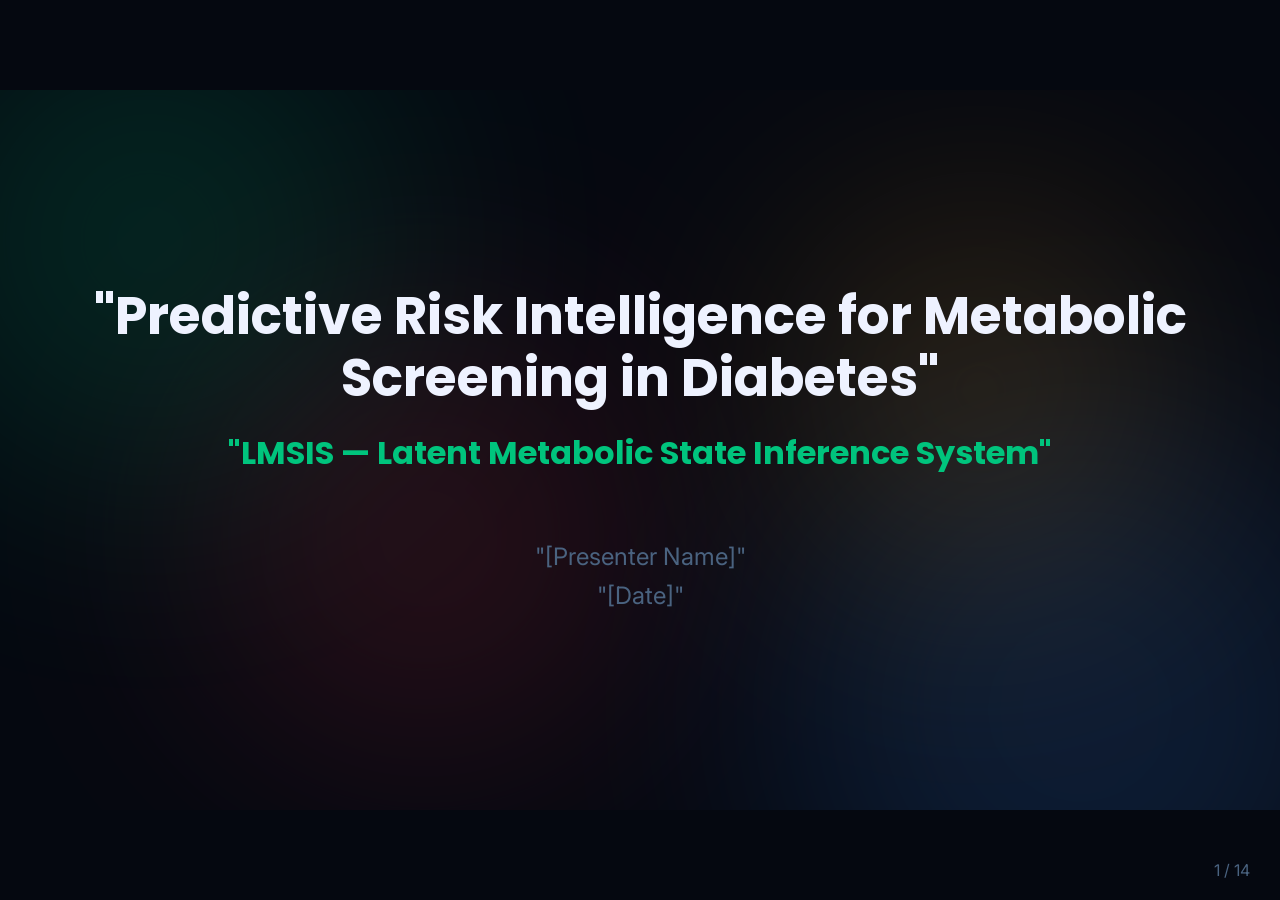
==== presentation.html @ 9732521f "Add web-based presentation slides" ====
<!DOCTYPE html>
<html lang="en">
<head>
  <meta charset="UTF-8">
  <title>LMSIS Final Presentation</title>
  <style>
    @import url('https://fonts.googleapis.com/css2?family=Inter:wght@400;500&family=JetBrains+Mono:wght@700&family=Poppins:wght@700&display=swap');

    :root {
      --bg: #050810;
      --panel: #0C111E;
      --border: #1C2940;
      --text: #EEF2FF;
      --muted: #4A6380;
      --teal: #00C47D;
      --amber: #F5A623;
      --blue: #3D8EF8;
      --red: #E8394A;
      --gold: #C8A84B;
    }

    body {
      margin: 0;
      padding: 0;
      background-color: var(--bg);
      color: var(--text);
      font-family: 'Inter', sans-serif;
      overflow: hidden;
      display: flex;
      justify-content: center;
      align-items: center;
      height: 100vh;
      width: 100vw;
    }

    #deck-container {
      position: relative;
      width: 1280px;
      height: 720px;
      transform-origin: center center;
    }

    .slide {
      position: absolute;
      top: 0;
      left: 0;
      width: 100%;
      height: 100%;
      display: none;
      flex-direction: column;
      padding: 60px; /* roughly 8% margins */
      box-sizing: border-box;
      opacity: 0;
      transition: opacity 0.4s ease;
    }

    .slide.active {
      display: flex;
      opacity: 1;
    }

    h1, h2, h3, h4, h5 {
      font-family: 'Poppins', sans-serif;
      font-weight: 700;
      margin: 0;
    }

    .num {
      font-family: 'JetBrains Mono', monospace;
      font-weight: 700;
    }

    /* Glass Card */
    .glass-card {
      background: rgba(12, 17, 30, 0.7);
      border: 1px solid rgba(28, 41, 64, 0.5);
      border-radius: 16px;
      box-shadow: 0 10px 30px rgba(0,0,0,0.5);
      backdrop-filter: blur(8px);
      padding: 30px;
    }

    /* Blobs */
    .blobs {
      position: absolute;
      top: 0; left: 0; right: 0; bottom: 0;
      z-index: -1;
      overflow: hidden;
    }
    .blob {
      position: absolute;
      border-radius: 50%;
      filter: blur(120px);
      opacity: 0.15;
    }

    /* Icon Badges */
    .icon-badge {
      width: 48px;
      height: 48px;
      border-radius: 50%;
      display: flex;
      justify-content: center;
      align-items: center;
      position: relative;
      flex-shrink: 0;
    }
    .icon-badge::before {
      content: '';
      position: absolute;
      inset: 0;
      border-radius: 50%;
      background: currentColor;
      opacity: 0.15;
    }
    
    /* CSS Native Icons */
    .icon {
      position: relative;
      display: inline-block;
    }
    .icon-pin {
      width: 16px; height: 16px;
      border-radius: 50% 50% 50% 0;
      transform: rotate(-45deg);
      background: currentColor;
      margin-bottom: 4px;
    }
    .icon-pin::after {
      content:''; position:absolute; top:4px; left:4px;
      width:8px; height:8px; background:var(--bg); border-radius:50%;
    }
    .icon-droplet {
      width: 16px; height: 16px;
      border-radius: 0 50% 50% 50%;
      transform: rotate(45deg);
      background: currentColor;
      margin-bottom: 2px;
    }
    .icon-chart {
      width: 20px; height: 18px;
      display: flex; align-items: flex-end; justify-content: space-between;
    }
    .icon-chart div {
      width: 4px; background: currentColor;
    }
    .icon-shield {
      width: 18px; height: 20px;
      background: currentColor;
      border-radius: 2px 2px 10px 10px;
    }
    .icon-clock {
      width: 18px; height: 18px;
      border-radius: 50%;
      border: 2px solid currentColor;
      box-sizing: border-box;
    }
    .icon-clock::after {
      content:''; position:absolute; top:3px; left:7px;
      width:2px; height:5px; background:currentColor;
    }
    .icon-clock::before {
      content:''; position:absolute; top:7px; left:7px;
      width:5px; height:2px; background:currentColor;
    }
    .icon-check {
      width: 8px; height: 16px;
      border-bottom: 3px solid currentColor;
      border-right: 3px solid currentColor;
      transform: rotate(45deg);
      margin-bottom: 4px;
    }

    /* Common Utilities */
    .center-content {
      display: flex;
      flex-direction: column;
      align-items: center;
      justify-content: center;
      text-align: center;
      height: 100%;
    }
    .text-muted { color: var(--muted); }
    .text-teal { color: var(--teal); }
    .text-amber { color: var(--amber); }
    .text-blue { color: var(--blue); }
    .text-red { color: var(--red); }
    .text-gold { color: var(--gold); }
    
    .grid-2x2 {
      display: grid;
      grid-template-columns: 1fr 1fr;
      gap: 30px;
      width: 100%;
      height: 100%;
    }

    /* Slide specific adjustments */
    #slide-1 h1 { font-size: 52px; line-height: 1.2; margin-bottom: 20px; }
    #slide-1 h2 { font-size: 32px; color: var(--teal); margin-bottom: 60px; }
    #slide-1 p { font-size: 24px; color: var(--muted); margin: 5px 0; }
    
    #slide-2 h1 { font-size: 48px; margin-bottom: 30px; }

    /* Custom layout for Slide 6 (Flow) */
    .flow-container {
      display: flex;
      align-items: center;
      justify-content: space-between;
      margin-top: 80px;
      width: 100%;
    }
    .flow-box {
      width: 180px;
      height: 180px;
      display: flex;
      flex-direction: column;
      align-items: center;
      justify-content: center;
      text-align: center;
    }
    .flow-arrow {
      color: var(--muted);
      font-size: 30px;
    }
    
    /* Footer */
    .footer {
      position: absolute;
      bottom: 20px;
      right: 30px;
      font-size: 16px;
      color: var(--muted);
      font-family: 'Inter', sans-serif;
    }
  </style>
</head>
<body>

  <div id="deck-container">
    
    <!-- SLIDE 1: Title -->
    <div class="slide active" id="slide-1">
      <div class="blobs">
        <div class="blob" style="width:500px; height:500px; background:var(--teal); top:-100px; left:-100px;"></div>
        <div class="blob" style="width:600px; height:600px; background:var(--blue); bottom:-200px; right:-100px;"></div>
        <div class="blob" style="width:400px; height:400px; background:var(--amber); top:100px; right:100px;"></div>
        <div class="blob" style="width:450px; height:450px; background:var(--red); bottom:50px; left:200px;"></div>
      </div>
      <div class="center-content">
        <h1>"Predictive Risk Intelligence for Metabolic Screening in Diabetes"</h1>
        <h2>"LMSIS — Latent Metabolic State Inference System"</h2>
        <p>"[Presenter Name]"</p>
        <p>"[Date]"</p>
      </div>
    </div>

    <!-- SLIDE 2: The Paradox -->
    <div class="slide" id="slide-2">
      <div class="center-content">
        <h1>"Normal BMI. Normal cholesterol. No symptoms."</h1>
        <h1 class="text-muted">"Their doctor sent them home."</h1>
        <h1 class="text-red">"They had severe liver disease."</h1>
      </div>
    </div>

    <!-- SLIDE 3: Why BMI Misses This -->
    <div class="slide" id="slide-3">
      <div class="center-content" style="justify-content: space-around;">
        <div style="display: flex; gap: 150px; align-items: flex-end; margin-top: 40px;">
          <!-- Silhouette 1 -->
          <div style="display: flex; flex-direction: column; align-items: center;">
            <div style="width: 140px; height: 320px; border: 3px solid var(--border); border-radius: 70px 70px 20px 20px; background: #0A101C; position: relative;">
              <div style="width: 60px; height: 60px; border: 3px solid var(--border); border-radius: 50%; background: var(--bg); position: absolute; top: -70px; left: 37px;"></div>
            </div>
            <div class="num text-teal" style="font-size: 32px; margin-top: 20px;">"BMI 22"</div>
          </div>
          <!-- Silhouette 2 -->
          <div style="display: flex; flex-direction: column; align-items: center;">
            <div style="width: 140px; height: 320px; border: 3px solid var(--border); border-radius: 70px 70px 20px 20px; background: #0A101C; position: relative;">
              <div style="width: 60px; height: 60px; border: 3px solid var(--border); border-radius: 50%; background: var(--bg); position: absolute; top: -70px; left: 37px;"></div>
              <!-- Visceral fat indicator -->
              <div style="width: 40px; height: 40px; background: var(--amber); border-radius: 50%; position: absolute; top: 120px; left: 47px; box-shadow: 0 0 20px var(--amber);"></div>
              <div style="position: absolute; left: 110px; top: 128px; width: 60px; border-top: 1px dashed var(--amber);"></div>
            </div>
            <div class="num text-amber" style="font-size: 32px; margin-top: 20px;">"BMI 22"</div>
          </div>
        </div>
        <p class="text-muted" style="font-size: 28px; font-style: italic; margin-top: 40px;">"BMI measures weight. It can't see where fat is hiding."</p>
      </div>
      <div class="icon-pin text-amber" style="position:absolute; bottom:60px; right:60px; width:24px; height:24px;"></div>
    </div>

    <!-- SLIDE 4: The Problem -->
    <div class="slide" id="slide-4">
      <div class="grid-2x2" style="align-content: center; padding: 40px 0;">
        <div class="glass-card" style="border-color: var(--amber);">
          <div class="icon-badge text-amber" style="margin-bottom: 20px;"><div class="icon icon-chart"><div></div><div></div><div></div></div></div>
          <p style="font-size: 28px; margin: 0;">"Standard scores lose accuracy at normal weight"</p>
        </div>
        <div class="glass-card" style="border-color: var(--red);">
          <div class="icon-badge text-red" style="margin-bottom: 20px;"><div class="icon icon-droplet"></div></div>
          <p style="font-size: 28px; margin: 0;">"One major score gets it backwards entirely"</p>
        </div>
        <div class="glass-card" style="border-color: var(--blue);">
          <div class="icon-badge text-blue" style="margin-bottom: 20px;"><div class="icon icon-shield"></div></div>
          <p style="font-size: 28px; margin: 0;">"AI models that work, but explain nothing"</p>
        </div>
        <div class="glass-card" style="border-color: var(--red);">
          <div class="icon-badge text-red" style="margin-bottom: 20px;"><div class="icon icon-clock"></div></div>
          <p style="font-size: 28px; margin: 0;">"Confidence estimates that fail the riskiest patients"</p>
        </div>
      </div>
    </div>

    <!-- SLIDE 5: The Gap -->
    <div class="slide" id="slide-5">
      <div style="display: flex; flex-direction: column; justify-content: center; height: 100%; padding-left: 100px;">
        <div style="display: flex; flex-direction: column; gap: 40px; margin-bottom: 60px;">
          <div style="display: flex; align-items: center; gap: 30px;">
            <div class="icon-badge text-teal"><div class="icon icon-check"></div></div>
            <p style="font-size: 32px; margin: 0;">"Built specifically for normal-weight patients"</p>
          </div>
          <div style="display: flex; align-items: center; gap: 30px;">
            <div class="icon-badge text-teal"><div class="icon icon-check"></div></div>
            <p style="font-size: 32px; margin: 0;">"Risk scores tied to real medical tests"</p>
          </div>
          <div style="display: flex; align-items: center; gap: 30px;">
            <div class="icon-badge text-teal"><div class="icon icon-check"></div></div>
            <p style="font-size: 32px; margin: 0;">"Reliable confidence — even for the riskiest patients"</p>
          </div>
          <div style="display: flex; align-items: center; gap: 30px;">
            <div class="icon-badge text-teal"><div class="icon icon-check"></div></div>
            <p style="font-size: 32px; margin: 0;">"Plain explanations, not a black box"</p>
          </div>
        </div>
        <p class="text-gold" style="font-size: 28px; font-weight: 500; margin-left: 78px;">"No existing system does all four. This one does."</p>
      </div>
    </div>

    <!-- SLIDE 6: How It Works -->
    <div class="slide" id="slide-6">
      <div style="display: flex; flex-direction: column; justify-content: center; height: 100%;">
        <div class="flow-container">
          <div class="glass-card flow-box" style="border-color: var(--teal);">
            <div class="icon-badge text-teal" style="margin-bottom: 15px;"><div class="icon icon-droplet"></div></div>
            <p style="font-size: 20px; margin: 0;">"Blood test values"</p>
          </div>
          <div class="flow-arrow">→</div>
          <div class="glass-card flow-box" style="border-color: var(--blue);">
            <div class="icon-badge text-blue" style="margin-bottom: 15px;"><div class="icon icon-chart"><div></div><div></div><div></div></div></div>
            <p style="font-size: 20px; margin: 0;">"Pattern read as a whole"</p>
          </div>
          <div class="flow-arrow">→</div>
          <div class="glass-card flow-box" style="border-color: var(--amber);">
            <div class="icon-badge text-amber" style="margin-bottom: 15px;"><div class="icon icon-chart"><div></div><div></div><div></div></div></div>
            <p style="font-size: 20px; margin: 0;">"Two risk scores"</p>
          </div>
          <div class="flow-arrow">→</div>
          <div class="glass-card flow-box" style="border-color: var(--red);">
            <div class="icon-badge text-red" style="margin-bottom: 15px;"><div class="icon icon-pin"></div></div>
            <p style="font-size: 20px; margin: 0;">"Patient placed on a map"</p>
          </div>
          <div class="flow-arrow">→</div>
          <div class="glass-card flow-box" style="border-color: var(--teal);">
            <div class="icon-badge text-teal" style="margin-bottom: 15px;"><div class="icon icon-shield"></div></div>
            <p style="font-size: 20px; margin: 0;">"Confidence + route to safety"</p>
          </div>
        </div>
        <p class="text-muted" style="font-size: 18px; text-align: center; margin-top: 80px;">"Implemented as an identifiable generative model, anchored to real clinical measurements — full detail in the written report."</p>
      </div>
    </div>

    <!-- SLIDE 7: Live Demonstration -->
    <div class="slide" id="slide-7">
      <div class="center-content">
        <h1 style="font-size: 64px;">"Live demonstration"</h1>
      </div>
    </div>

    <!-- SLIDE 8: Why Existing Tools Fail -->
    <div class="slide" id="slide-8">
      <div style="display: flex; flex-direction: column; justify-content: flex-end; height: 100%; padding-bottom: 60px;">
        <div style="display: flex; flex-direction: column; gap: 20px; width: 100%; position: relative; padding-left: 200px;">
          <!-- Zero line -->
          <div style="position: absolute; left: 350px; top: -20px; bottom: -20px; width: 2px; background: var(--border);"></div>
          
          <div style="display: flex; align-items: center; justify-content: flex-start; position: relative;">
            <div style="width: 130px; text-align: right; margin-right: 20px; font-size: 22px;">LMSIS</div>
            <div style="position: absolute; left: 150px; height: 40px; width: 600px; background: var(--teal);"></div>
            <div class="num text-teal" style="font-size: 24px; position: absolute; left: 760px;">0.582</div>
          </div>
          <div style="display: flex; align-items: center; justify-content: flex-start; position: relative;">
            <div style="width: 130px; text-align: right; margin-right: 20px; font-size: 22px;" class="text-muted">Model A</div>
            <div style="position: absolute; left: 150px; height: 40px; width: 450px; background: var(--muted);"></div>
            <div class="num text-muted" style="font-size: 24px; position: absolute; left: 610px;">0.430</div>
          </div>
          <div style="display: flex; align-items: center; justify-content: flex-start; position: relative;">
            <div style="width: 130px; text-align: right; margin-right: 20px; font-size: 22px;" class="text-muted">Model B</div>
            <div style="position: absolute; left: 150px; height: 40px; width: 380px; background: var(--muted);"></div>
            <div class="num text-muted" style="font-size: 24px; position: absolute; left: 540px;">0.350</div>
          </div>
          <div style="display: flex; align-items: center; justify-content: flex-start; position: relative;">
            <div style="width: 130px; text-align: right; margin-right: 20px; font-size: 22px;" class="text-muted">Model C</div>
            <div style="position: absolute; left: 150px; height: 40px; width: 200px; background: var(--muted);"></div>
            <div class="num text-muted" style="font-size: 24px; position: absolute; left: 360px;">0.150</div>
          </div>
          <div style="display: flex; align-items: center; justify-content: flex-start; position: relative;">
            <div style="width: 130px; text-align: right; margin-right: 20px; font-size: 22px;" class="text-red">Score D</div>
            <!-- inverted bar pointing left -->
            <div style="position: absolute; right: 810px; height: 40px; width: 120px; background: var(--red);"></div>
            <div class="num text-red" style="font-size: 24px; position: absolute; right: 940px;">-0.118</div>
          </div>
        </div>
        <p style="font-size: 32px; text-align: center; margin-top: 80px;">"One widely used clinical score ranks sicker patients as healthier."</p>
      </div>
    </div>

    <!-- SLIDE 9: Trustworthy Confidence Ranges -->
    <div class="slide" id="slide-9">
      <div class="center-content">
        <div style="display: flex; gap: 80px; align-items: flex-end; height: 350px; margin-bottom: 60px;">
          <!-- Before Bar -->
          <div style="display: flex; flex-direction: column; align-items: center;">
            <div class="num text-muted" style="font-size: 42px; margin-bottom: 10px;">"81.6%"</div>
            <div style="width: 160px; height: 200px; background: var(--muted);"></div>
            <div style="font-size: 28px; margin-top: 20px;" class="text-muted">"Before"</div>
          </div>
          <!-- After Bar -->
          <div style="display: flex; flex-direction: column; align-items: center;">
            <div class="num text-teal" style="font-size: 42px; margin-bottom: 10px;">"90.4%"</div>
            <div style="width: 160px; height: 260px; background: var(--teal);"></div>
            <div style="font-size: 28px; margin-top: 20px;">"After"</div>
          </div>
        </div>
        <p style="font-size: 32px;">"Standard methods miss the riskiest patients. This fixes that."</p>
      </div>
    </div>

    <!-- SLIDE 10: Tested Beyond the Training Data -->
    <div class="slide" id="slide-10">
      <div class="blobs">
        <div class="blob" style="width:600px; height:600px; background:var(--teal); top:50px; right:300px;"></div>
      </div>
      <div class="center-content">
        <div class="grid-2x2" style="height: auto; align-items: stretch;">
          <div class="glass-card" style="border-color: var(--teal); display: flex; flex-direction: column; justify-content: space-between; padding: 40px;">
            <div class="icon-badge text-teal" style="margin-bottom: 20px;"><div class="icon icon-clock"></div></div>
            <p style="font-size: 24px; margin: 0 0 40px 0;">"Tested two years later, on patients never seen before"</p>
            <div class="num text-teal" style="font-size: 42px;">"ρ = 0.583 ± 0.027"</div>
          </div>
          <div class="glass-card" style="border-color: var(--blue); display: flex; flex-direction: column; justify-content: space-between; padding: 40px;">
            <div class="icon-badge text-blue" style="margin-bottom: 20px;"><div class="icon icon-shield"></div></div>
            <p style="font-size: 24px; margin: 0 0 40px 0;">"Tested on a separate population group"</p>
            <div class="num text-blue" style="font-size: 42px;">"ρ = 0.582 (N=355)"</div>
          </div>
        </div>
      </div>
    </div>

    <!-- SLIDE 11: What We Built -->
    <div class="slide" id="slide-11">
      <div style="display: flex; flex-direction: column; justify-content: center; gap: 20px; height: 100%;">
        <div class="glass-card" style="border-color: var(--teal); display: flex; align-items: center; gap: 30px; padding: 20px 30px;">
          <div class="icon-badge text-teal"><div class="icon icon-pin"></div></div>
          <p style="font-size: 24px; margin: 0;">"Risk scores mathematically anchored to real clinical measurements, not left as an unexplainable black box"</p>
        </div>
        <div class="glass-card" style="border-color: var(--blue); display: flex; align-items: center; gap: 30px; padding: 20px 30px;">
          <div class="icon-badge text-blue"><div class="icon icon-shield"></div></div>
          <p style="font-size: 24px; margin: 0;">"Reliable confidence ranges specifically for the highest-risk patients, where standard methods are shown to fail"</p>
        </div>
        <div class="glass-card" style="border-color: var(--amber); display: flex; align-items: center; gap: 30px; padding: 20px 30px;">
          <div class="icon-badge text-amber"><div class="icon icon-chart"><div></div><div></div><div></div></div></div>
          <p style="font-size: 24px; margin: 0;">"Plain mathematical formulas explaining how the model behaves"</p>
        </div>
        <div class="glass-card" style="border-color: var(--teal); display: flex; align-items: center; gap: 30px; padding: 20px 30px;">
          <div class="icon-badge text-teal"><div class="icon icon-check"></div></div>
          <p style="font-size: 24px; margin: 0;">"A complete, tested, working system — not just a research idea"</p>
        </div>
      </div>
    </div>

    <!-- SLIDE 12: Questions You Might Be Asking -->
    <div class="slide" id="slide-12">
      <div class="grid-2x2" style="align-content: center; padding: 40px 0;">
        <div class="glass-card">
          <h3 style="font-size: 24px; margin-bottom: 15px;">"Is this ready for real patients?"</h3>
          <p class="text-muted" style="font-size: 20px; margin: 0;">"No — a research prototype, not a diagnostic device."</p>
        </div>
        <div class="glass-card">
          <h3 style="font-size: 24px; margin-bottom: 15px;">"Why not just use a simpler model?"</h3>
          <p class="text-muted" style="font-size: 20px; margin: 0;">"Because it would give no explainable structure or per-group confidence."</p>
        </div>
        <div class="glass-card">
          <h3 style="font-size: 24px; margin-bottom: 15px;">"Could this just be overfit to one dataset?"</h3>
          <p class="text-muted" style="font-size: 20px; margin: 0;">"No — tested on data collected two years later that it never saw."</p>
        </div>
        <div class="glass-card">
          <h3 style="font-size: 24px; margin-bottom: 15px;">"Why such a wide range on the national estimate?"</h3>
          <p class="text-muted" style="font-size: 20px; margin: 0;">"It honestly reflects a small subgroup sample size, not a flawed model."</p>
        </div>
      </div>
    </div>

    <!-- SLIDE 13: Honest Limits and What's Next -->
    <div class="slide" id="slide-13">
      <div style="display: flex; flex-direction: column; justify-content: center; height: 100%; position: relative;">
        <!-- Glowing divider line -->
        <div style="position: absolute; top: 50%; left: 60px; right: 60px; height: 2px; background: var(--border); box-shadow: 0 0 10px var(--border);"></div>
        
        <div style="flex: 1; padding-top: 40px;">
          <p class="text-amber" style="font-size: 20px; font-weight: 700; margin-bottom: 20px; text-transform: uppercase; letter-spacing: 1px;">"What we don't yet know"</p>
          <ul style="list-style: none; padding: 0; margin: 0; display: flex; flex-direction: column; gap: 15px;">
            <li style="font-size: 28px;" class="text-muted">"Built from a single national data source"</li>
            <li style="font-size: 28px;" class="text-muted">"A one-time snapshot, not tracked over time"</li>
            <li style="font-size: 28px;" class="text-muted">"Not a diagnostic device"</li>
          </ul>
        </div>
        <div style="flex: 1; padding-top: 60px;">
          <p class="text-teal" style="font-size: 20px; font-weight: 700; margin-bottom: 20px; text-transform: uppercase; letter-spacing: 1px;">"What's next"</p>
          <ul style="list-style: none; padding: 0; margin: 0; display: flex; flex-direction: column; gap: 15px;">
            <li style="font-size: 28px;">"Test on completely independent data"</li>
            <li style="font-size: 28px;">"Track real patients over time"</li>
            <li style="font-size: 28px;">"Expand to more population groups"</li>
          </ul>
        </div>
      </div>
    </div>

    <!-- SLIDE 14: Closing -->
    <div class="slide" id="slide-14">
      <div class="center-content">
        <h1 style="font-size: 48px; margin-bottom: 10px;">"Normal BMI is not metabolic health."</h1>
        <h1 class="text-teal" style="font-size: 48px; margin-bottom: 60px;">"We can show you where the patient actually is — and the route back."</h1>
        
        <div style="display: flex; gap: 20px; justify-content: center; margin-bottom: 80px;">
          <div class="glass-card" style="padding: 10px 20px; border-radius: 30px;"><span class="text-muted" style="font-size: 20px; font-weight: 500;">"Tested"</span></div>
          <div class="glass-card" style="padding: 10px 20px; border-radius: 30px;"><span class="text-muted" style="font-size: 20px; font-weight: 500;">"Reproducible"</span></div>
          <div class="glass-card" style="padding: 10px 20px; border-radius: 30px;"><span class="text-muted" style="font-size: 20px; font-weight: 500;">"Open Source"</span></div>
        </div>
        
        <p class="text-muted" style="font-size: 28px;">"Thank you. Questions?"</p>
      </div>
      <div class="icon-pin text-teal" style="position:absolute; bottom:60px; right:60px; width:24px; height:24px;"></div>
    </div>

  </div>
  
  <div class="footer" id="footer-text">1 / 14</div>

  <script>
    // Slide Engine
    const slides = document.querySelectorAll('.slide');
    const footer = document.getElementById('footer-text');
    let currentSlide = 0;

    function updateSlide() {
      slides.forEach((slide, index) => {
        if (index === currentSlide) {
          slide.classList.add('active');
        } else {
          slide.classList.remove('active');
        }
      });
      footer.innerText = `${currentSlide + 1} / ${slides.length}`;
    }

    // Keyboard Navigation
    document.addEventListener('keydown', (e) => {
      if (e.key === 'ArrowRight' || e.key === ' ' || e.key === 'ArrowDown') {
        if (currentSlide < slides.length - 1) {
          currentSlide++;
          updateSlide();
        }
      } else if (e.key === 'ArrowLeft' || e.key === 'ArrowUp') {
        if (currentSlide > 0) {
          currentSlide--;
          updateSlide();
        }
      }
    });

    // Handle Scaling to maintain 16:9 aspect ratio exactly
    function resize() {
      const container = document.getElementById('deck-container');
      const scaleX = window.innerWidth / 1280;
      const scaleY = window.innerHeight / 720;
      const scale = Math.min(scaleX, scaleY);
      container.style.transform = `scale(${scale})`;
    }

    window.addEventListener('resize', resize);
    resize();
    updateSlide();
  </script>
</body>
</html>
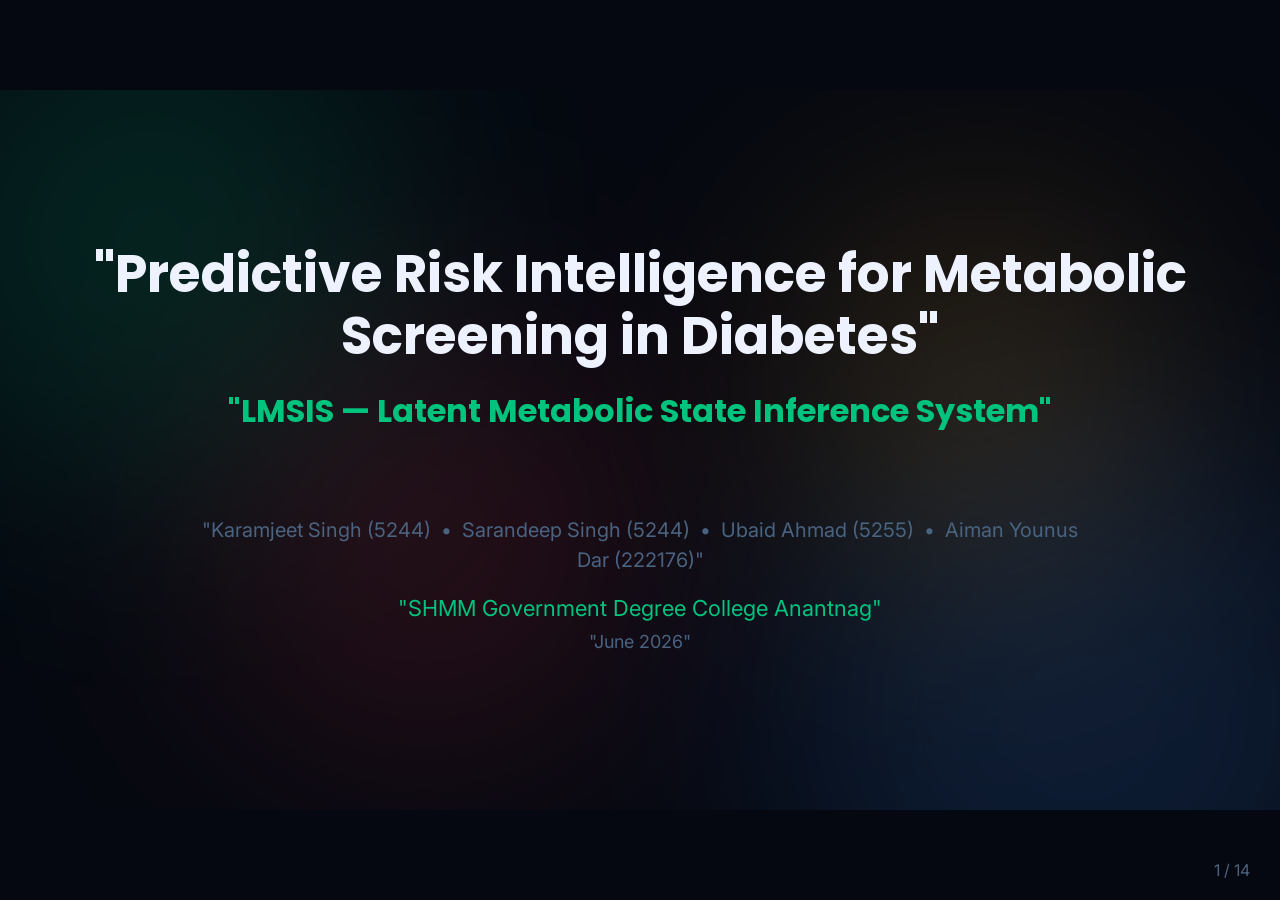
==== commit 87f18d64: "Add final academic details (team names and college) for final submission" ====
--- a/presentation.html
+++ b/presentation.html
@@ -250,8 +250,11 @@
       <div class="center-content">
         <h1>"Predictive Risk Intelligence for Metabolic Screening in Diabetes"</h1>
         <h2>"LMSIS — Latent Metabolic State Inference System"</h2>
-        <p>"[Presenter Name]"</p>
-        <p>"[Date]"</p>
+        <p style="font-size: 20px; color: var(--muted); margin-bottom: 10px; margin-top: 20px; max-width: 900px; line-height: 1.5;">
+          "Karamjeet Singh (5244) &nbsp;&bull;&nbsp; Sarandeep Singh (5244) &nbsp;&bull;&nbsp; Ubaid Ahmad (5255) &nbsp;&bull;&nbsp; Aiman Younus Dar (222176)"
+        </p>
+        <p style="font-size: 22px; color: var(--teal); margin-top: 10px;">"SHMM Government Degree College Anantnag"</p>
+        <p style="font-size: 18px; color: var(--muted);">"June 2026"</p>
       </div>
     </div>
 
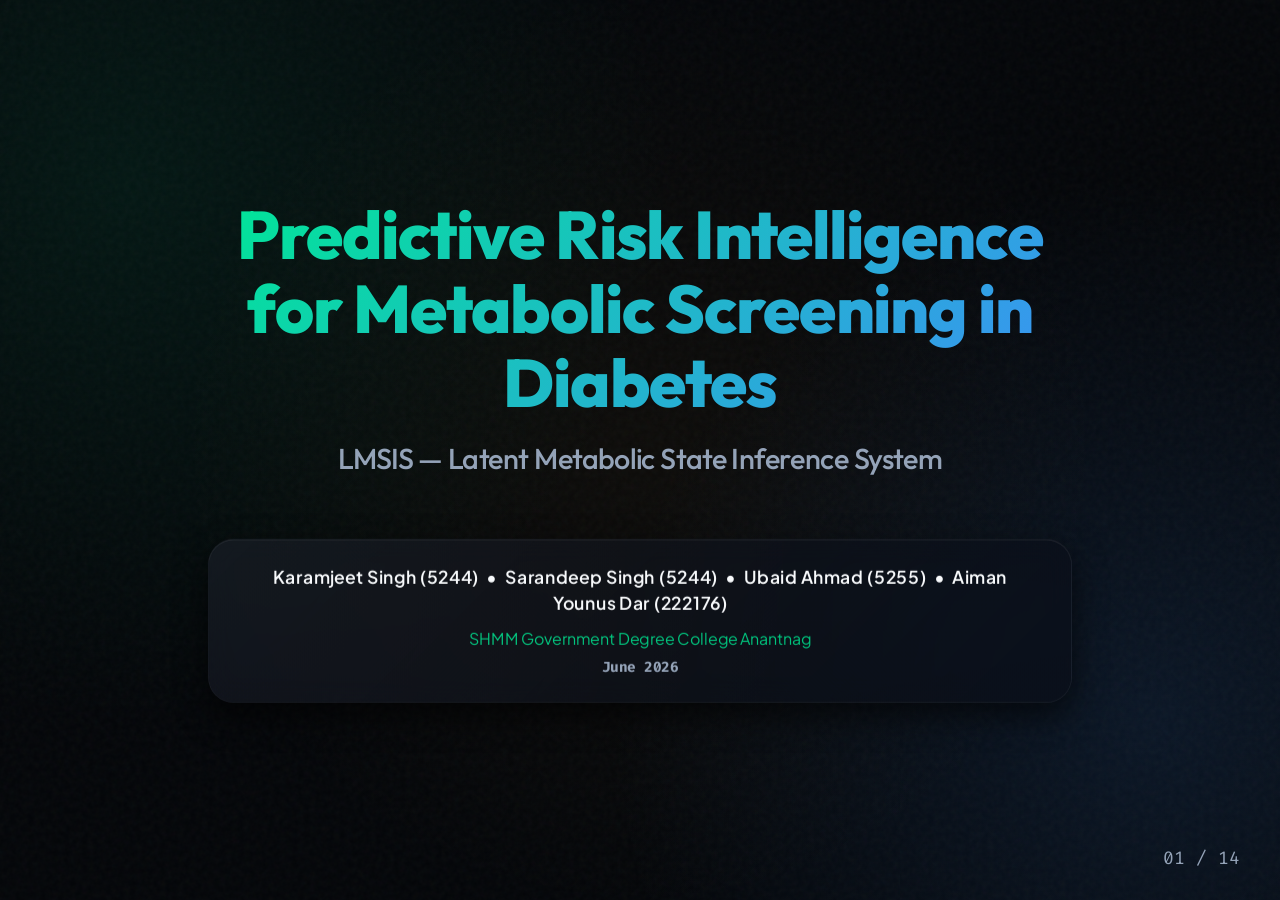
==== commit 9c12d39d: "Overhaul presentation to 2026 standards with Aurora and Bento layouts" ====
--- a/presentation.html
+++ b/presentation.html
@@ -2,460 +2,390 @@
 <html lang="en">
 <head>
   <meta charset="UTF-8">
-  <title>LMSIS Final Presentation</title>
+  <title>LMSIS Final Presentation (2026 Ultra Edition)</title>
   <style>
-    @import url('https://fonts.googleapis.com/css2?family=Inter:wght@400;500&family=JetBrains+Mono:wght@700&family=Poppins:wght@700&display=swap');
+    @import url('https://fonts.googleapis.com/css2?family=Fira+Code:wght@400;500;700&family=Outfit:wght@300;500;700;800&family=Plus+Jakarta+Sans:wght@400;500;600&display=swap');
 
     :root {
-      --bg: #050810;
+      --bg: #030508;
       --panel: #0C111E;
-      --border: #1C2940;
-      --text: #EEF2FF;
-      --muted: #4A6380;
-      --teal: #00C47D;
+      --border: rgba(255,255,255,0.06);
+      --text: #F8FAFC;
+      --muted: #94A3B8;
+      --teal: #00E696;
+      --teal-dim: #00C47D;
       --amber: #F5A623;
       --blue: #3D8EF8;
-      --red: #E8394A;
-      --gold: #C8A84B;
+      --red: #FF4A5F;
+      --gold: #E2C267;
     }
 
     body {
-      margin: 0;
-      padding: 0;
+      margin: 0; padding: 0;
       background-color: var(--bg);
       color: var(--text);
-      font-family: 'Inter', sans-serif;
+      font-family: 'Plus Jakarta Sans', sans-serif;
       overflow: hidden;
-      display: flex;
-      justify-content: center;
-      align-items: center;
-      height: 100vh;
-      width: 100vw;
+      display: flex; justify-content: center; align-items: center;
+      height: 100vh; width: 100vw;
+    }
+
+    /* Aurora & Noise */
+    .aurora-bg {
+      position: absolute; inset: 0; z-index: -2;
+      background: radial-gradient(circle at 10% 20%, rgba(0, 230, 150, 0.08) 0%, transparent 40%),
+                  radial-gradient(circle at 90% 80%, rgba(61, 142, 248, 0.12) 0%, transparent 40%),
+                  radial-gradient(circle at 50% 50%, rgba(245, 166, 35, 0.04) 0%, transparent 60%);
+      background-color: var(--bg);
+      animation: breathe 20s infinite alternate ease-in-out;
+    }
+    @keyframes breathe {
+      0% { transform: scale(1); }
+      100% { transform: scale(1.05); }
+    }
+    .noise-overlay {
+      position: absolute; inset: 0; z-index: -1;
+      background-image: url('data:image/svg+xml,%3Csvg viewBox="0 0 200 200" xmlns="http://www.w3.org/2000/svg"%3E%3Cfilter id="noiseFilter"%3E%3CfeTurbulence type="fractalNoise" baseFrequency="0.75" numOctaves="3" stitchTiles="stitch"/%3E%3C/filter%3E%3Crect width="100%25" height="100%25" filter="url(%23noiseFilter)"/%3E%3C/svg%3E');
+      opacity: 0.04; pointer-events: none;
     }
 
     #deck-container {
+      position: relative; width: 1600px; height: 900px; /* 16:9 4k-ready internal */
+      transform-origin: center center;
+    }
+
+    .slide {
+      position: absolute; inset: 0;
+      display: none; flex-direction: column;
+      padding: 80px 100px; box-sizing: border-box;
+      opacity: 0;
+    }
+    .slide.active { display: flex; opacity: 1; }
+
+    /* Animations */
+    .slide.active .stagger-1 { animation: slideUp 0.8s cubic-bezier(0.16, 1, 0.3, 1) 0.1s both; }
+    .slide.active .stagger-2 { animation: slideUp 0.8s cubic-bezier(0.16, 1, 0.3, 1) 0.2s both; }
+    .slide.active .stagger-3 { animation: slideUp 0.8s cubic-bezier(0.16, 1, 0.3, 1) 0.3s both; }
+    .slide.active .stagger-4 { animation: slideUp 0.8s cubic-bezier(0.16, 1, 0.3, 1) 0.4s both; }
+    .slide.active .stagger-5 { animation: slideUp 0.8s cubic-bezier(0.16, 1, 0.3, 1) 0.5s both; }
+
+    @keyframes slideUp {
+      from { opacity: 0; transform: translateY(40px); }
+      to { opacity: 1; transform: translateY(0); }
+    }
+
+    /* Typography */
+    h1, h2, h3, h4 { font-family: 'Outfit', sans-serif; font-weight: 800; letter-spacing: -0.02em; margin: 0; line-height: 1.1; }
+    h1 { font-size: 72px; }
+    h2 { font-size: 48px; }
+    h3 { font-size: 32px; }
+    p { margin: 0; line-height: 1.5; font-size: 24px; color: var(--muted); }
+    
+    .num { font-family: 'Fira Code', monospace; font-weight: 700; letter-spacing: -0.02em; }
+
+    .text-gradient-teal { background: linear-gradient(135deg, var(--teal) 0%, var(--blue) 100%); -webkit-background-clip: text; -webkit-text-fill-color: transparent; }
+    .text-gradient-red { background: linear-gradient(135deg, var(--red) 0%, var(--amber) 100%); -webkit-background-clip: text; -webkit-text-fill-color: transparent; }
+    .text-gradient-gold { background: linear-gradient(135deg, var(--gold) 0%, var(--amber) 100%); -webkit-background-clip: text; -webkit-text-fill-color: transparent; }
+
+    /* Glassmorphism 2.0 Bento Box */
+    .bento {
+      background: linear-gradient(135deg, rgba(20,25,40,0.4) 0%, rgba(10,14,24,0.7) 100%);
+      border: 1px solid var(--border);
+      box-shadow: 0 16px 40px rgba(0,0,0,0.6), inset 0 1px 0 rgba(255,255,255,0.08);
+      backdrop-filter: blur(16px);
+      border-radius: 32px;
+      padding: 40px;
+      transition: transform 0.4s cubic-bezier(0.16, 1, 0.3, 1), box-shadow 0.4s;
       position: relative;
-      width: 1280px;
-      height: 720px;
-      transform-origin: center center;
-    }
-
-    .slide {
-      position: absolute;
-      top: 0;
-      left: 0;
-      width: 100%;
-      height: 100%;
-      display: none;
-      flex-direction: column;
-      padding: 60px; /* roughly 8% margins */
-      box-sizing: border-box;
-      opacity: 0;
-      transition: opacity 0.4s ease;
-    }
-
-    .slide.active {
-      display: flex;
-      opacity: 1;
-    }
-
-    h1, h2, h3, h4, h5 {
-      font-family: 'Poppins', sans-serif;
-      font-weight: 700;
-      margin: 0;
-    }
-
-    .num {
-      font-family: 'JetBrains Mono', monospace;
-      font-weight: 700;
-    }
-
-    /* Glass Card */
-    .glass-card {
-      background: rgba(12, 17, 30, 0.7);
-      border: 1px solid rgba(28, 41, 64, 0.5);
-      border-radius: 16px;
-      box-shadow: 0 10px 30px rgba(0,0,0,0.5);
-      backdrop-filter: blur(8px);
-      padding: 30px;
-    }
-
-    /* Blobs */
-    .blobs {
-      position: absolute;
-      top: 0; left: 0; right: 0; bottom: 0;
-      z-index: -1;
       overflow: hidden;
     }
-    .blob {
-      position: absolute;
-      border-radius: 50%;
-      filter: blur(120px);
-      opacity: 0.15;
-    }
-
-    /* Icon Badges */
-    .icon-badge {
-      width: 48px;
-      height: 48px;
-      border-radius: 50%;
-      display: flex;
-      justify-content: center;
-      align-items: center;
-      position: relative;
-      flex-shrink: 0;
-    }
-    .icon-badge::before {
-      content: '';
-      position: absolute;
-      inset: 0;
-      border-radius: 50%;
-      background: currentColor;
-      opacity: 0.15;
-    }
+    .bento:hover {
+      transform: translateY(-8px);
+      box-shadow: 0 24px 60px rgba(0,0,0,0.8), inset 0 1px 0 rgba(255,255,255,0.15);
+    }
+    /* Subtle inner glow for bento */
+    .bento::before {
+      content: ''; position: absolute; inset: 0;
+      background: radial-gradient(circle at top left, rgba(255,255,255,0.03), transparent 70%);
+      pointer-events: none;
+    }
+
+    /* Icons */
+    .icon-box {
+      width: 64px; height: 64px; border-radius: 20px;
+      display: flex; justify-content: center; align-items: center;
+      background: rgba(255,255,255,0.03);
+      border: 1px solid rgba(255,255,255,0.05);
+      font-size: 32px; flex-shrink: 0;
+    }
+    .icon-teal { color: var(--teal); background: rgba(0,230,150,0.1); border-color: rgba(0,230,150,0.2); box-shadow: 0 0 20px rgba(0,230,150,0.1); }
+    .icon-blue { color: var(--blue); background: rgba(61,142,248,0.1); border-color: rgba(61,142,248,0.2); box-shadow: 0 0 20px rgba(61,142,248,0.1); }
+    .icon-amber { color: var(--amber); background: rgba(245,166,35,0.1); border-color: rgba(245,166,35,0.2); box-shadow: 0 0 20px rgba(245,166,35,0.1); }
+    .icon-red { color: var(--red); background: rgba(255,74,95,0.1); border-color: rgba(255,74,95,0.2); box-shadow: 0 0 20px rgba(255,74,95,0.1); }
+
+    /* SVG Icons directly embedded for perfection */
+    .svg-icon { width: 32px; height: 32px; stroke: currentColor; stroke-width: 2; fill: none; stroke-linecap: round; stroke-linejoin: round; }
+
+    /* Layout Helpers */
+    .center-abs { display: flex; flex-direction: column; align-items: center; justify-content: center; height: 100%; text-align: center; }
+    .grid-2 { display: grid; grid-template-columns: 1fr 1fr; gap: 40px; width: 100%; }
     
-    /* CSS Native Icons */
-    .icon {
-      position: relative;
-      display: inline-block;
-    }
-    .icon-pin {
-      width: 16px; height: 16px;
-      border-radius: 50% 50% 50% 0;
-      transform: rotate(-45deg);
-      background: currentColor;
-      margin-bottom: 4px;
-    }
-    .icon-pin::after {
-      content:''; position:absolute; top:4px; left:4px;
-      width:8px; height:8px; background:var(--bg); border-radius:50%;
-    }
-    .icon-droplet {
-      width: 16px; height: 16px;
-      border-radius: 0 50% 50% 50%;
-      transform: rotate(45deg);
-      background: currentColor;
-      margin-bottom: 2px;
-    }
-    .icon-chart {
-      width: 20px; height: 18px;
-      display: flex; align-items: flex-end; justify-content: space-between;
-    }
-    .icon-chart div {
-      width: 4px; background: currentColor;
-    }
-    .icon-shield {
-      width: 18px; height: 20px;
-      background: currentColor;
-      border-radius: 2px 2px 10px 10px;
-    }
-    .icon-clock {
-      width: 18px; height: 18px;
-      border-radius: 50%;
-      border: 2px solid currentColor;
-      box-sizing: border-box;
-    }
-    .icon-clock::after {
-      content:''; position:absolute; top:3px; left:7px;
-      width:2px; height:5px; background:currentColor;
-    }
-    .icon-clock::before {
-      content:''; position:absolute; top:7px; left:7px;
-      width:5px; height:2px; background:currentColor;
-    }
-    .icon-check {
-      width: 8px; height: 16px;
-      border-bottom: 3px solid currentColor;
-      border-right: 3px solid currentColor;
-      transform: rotate(45deg);
-      margin-bottom: 4px;
-    }
-
-    /* Common Utilities */
-    .center-content {
-      display: flex;
-      flex-direction: column;
-      align-items: center;
-      justify-content: center;
-      text-align: center;
-      height: 100%;
-    }
-    .text-muted { color: var(--muted); }
-    .text-teal { color: var(--teal); }
-    .text-amber { color: var(--amber); }
-    .text-blue { color: var(--blue); }
-    .text-red { color: var(--red); }
-    .text-gold { color: var(--gold); }
-    
-    .grid-2x2 {
-      display: grid;
-      grid-template-columns: 1fr 1fr;
-      gap: 30px;
-      width: 100%;
-      height: 100%;
-    }
-
-    /* Slide specific adjustments */
-    #slide-1 h1 { font-size: 52px; line-height: 1.2; margin-bottom: 20px; }
-    #slide-1 h2 { font-size: 32px; color: var(--teal); margin-bottom: 60px; }
-    #slide-1 p { font-size: 24px; color: var(--muted); margin: 5px 0; }
-    
-    #slide-2 h1 { font-size: 48px; margin-bottom: 30px; }
-
-    /* Custom layout for Slide 6 (Flow) */
-    .flow-container {
-      display: flex;
-      align-items: center;
-      justify-content: space-between;
-      margin-top: 80px;
-      width: 100%;
-    }
-    .flow-box {
-      width: 180px;
-      height: 180px;
-      display: flex;
-      flex-direction: column;
-      align-items: center;
-      justify-content: center;
-      text-align: center;
-    }
-    .flow-arrow {
-      color: var(--muted);
-      font-size: 30px;
-    }
-    
+    /* Neon Bar Charts */
+    .neon-track {
+      width: 100%; height: 24px; background: rgba(255,255,255,0.03); border-radius: 12px;
+      box-shadow: inset 0 2px 5px rgba(0,0,0,0.5); position: relative; overflow: hidden;
+    }
+    .neon-bar {
+      height: 100%; border-radius: 12px; position: absolute; left: 0;
+      box-shadow: 0 0 15px currentColor;
+    }
+
     /* Footer */
     .footer {
-      position: absolute;
-      bottom: 20px;
-      right: 30px;
-      font-size: 16px;
-      color: var(--muted);
-      font-family: 'Inter', sans-serif;
+      position: absolute; bottom: 30px; right: 40px;
+      font-size: 18px; color: var(--muted); font-family: 'Fira Code', monospace;
+      z-index: 10;
     }
   </style>
 </head>
 <body>
+  <div class="aurora-bg"></div>
+  <div class="noise-overlay"></div>
 
   <div id="deck-container">
     
     <!-- SLIDE 1: Title -->
     <div class="slide active" id="slide-1">
-      <div class="blobs">
-        <div class="blob" style="width:500px; height:500px; background:var(--teal); top:-100px; left:-100px;"></div>
-        <div class="blob" style="width:600px; height:600px; background:var(--blue); bottom:-200px; right:-100px;"></div>
-        <div class="blob" style="width:400px; height:400px; background:var(--amber); top:100px; right:100px;"></div>
-        <div class="blob" style="width:450px; height:450px; background:var(--red); bottom:50px; left:200px;"></div>
-      </div>
-      <div class="center-content">
-        <h1>"Predictive Risk Intelligence for Metabolic Screening in Diabetes"</h1>
-        <h2>"LMSIS — Latent Metabolic State Inference System"</h2>
-        <p style="font-size: 20px; color: var(--muted); margin-bottom: 10px; margin-top: 20px; max-width: 900px; line-height: 1.5;">
-          "Karamjeet Singh (5244) &nbsp;&bull;&nbsp; Sarandeep Singh (5244) &nbsp;&bull;&nbsp; Ubaid Ahmad (5255) &nbsp;&bull;&nbsp; Aiman Younus Dar (222176)"
-        </p>
-        <p style="font-size: 22px; color: var(--teal); margin-top: 10px;">"SHMM Government Degree College Anantnag"</p>
-        <p style="font-size: 18px; color: var(--muted);">"June 2026"</p>
+      <div class="center-abs">
+        <h1 class="stagger-1 text-gradient-teal" style="font-size: 84px; max-width: 1300px; margin-bottom: 30px;">Predictive Risk Intelligence for Metabolic Screening in Diabetes</h1>
+        <h2 class="stagger-2" style="font-size: 36px; color: var(--muted); font-weight: 500; margin-bottom: 80px;">LMSIS — Latent Metabolic State Inference System</h2>
+        
+        <div class="stagger-3 bento" style="padding: 30px 60px; display: inline-flex; flex-direction: column; align-items: center;">
+          <p style="font-size: 22px; color: var(--text); font-weight: 600; margin-bottom: 12px; letter-spacing: 0.5px;">
+            Karamjeet Singh (5244) &nbsp;&bull;&nbsp; Sarandeep Singh (5244) &nbsp;&bull;&nbsp; Ubaid Ahmad (5255) &nbsp;&bull;&nbsp; Aiman Younus Dar (222176)
+          </p>
+          <p style="font-size: 20px; color: var(--teal-dim); margin-bottom: 8px;">SHMM Government Degree College Anantnag</p>
+          <p class="num" style="font-size: 18px;">June 2026</p>
+        </div>
       </div>
     </div>
 
     <!-- SLIDE 2: The Paradox -->
     <div class="slide" id="slide-2">
-      <div class="center-content">
-        <h1>"Normal BMI. Normal cholesterol. No symptoms."</h1>
-        <h1 class="text-muted">"Their doctor sent them home."</h1>
-        <h1 class="text-red">"They had severe liver disease."</h1>
+      <div class="center-abs">
+        <h1 class="stagger-1" style="font-size: 64px; margin-bottom: 40px;">Normal BMI. Normal cholesterol. No symptoms.</h1>
+        <h1 class="stagger-2 text-gradient-teal" style="font-size: 64px; margin-bottom: 40px;">Their doctor sent them home.</h1>
+        <h1 class="stagger-3 text-gradient-red" style="font-size: 80px;">They had severe liver disease.</h1>
       </div>
     </div>
 
     <!-- SLIDE 3: Why BMI Misses This -->
     <div class="slide" id="slide-3">
-      <div class="center-content" style="justify-content: space-around;">
-        <div style="display: flex; gap: 150px; align-items: flex-end; margin-top: 40px;">
+      <div class="center-abs">
+        <div class="stagger-1" style="display: flex; gap: 200px; align-items: flex-end; margin-top: 40px;">
           <!-- Silhouette 1 -->
           <div style="display: flex; flex-direction: column; align-items: center;">
-            <div style="width: 140px; height: 320px; border: 3px solid var(--border); border-radius: 70px 70px 20px 20px; background: #0A101C; position: relative;">
-              <div style="width: 60px; height: 60px; border: 3px solid var(--border); border-radius: 50%; background: var(--bg); position: absolute; top: -70px; left: 37px;"></div>
-            </div>
-            <div class="num text-teal" style="font-size: 32px; margin-top: 20px;">"BMI 22"</div>
+            <div style="width: 180px; height: 400px; border: 4px solid rgba(255,255,255,0.1); border-radius: 90px 90px 30px 30px; background: rgba(0,0,0,0.4); backdrop-filter: blur(5px); position: relative; box-shadow: inset 0 0 20px rgba(255,255,255,0.02);">
+              <div style="width: 80px; height: 80px; border: 4px solid rgba(255,255,255,0.1); border-radius: 50%; background: var(--bg); position: absolute; top: -90px; left: 46px;"></div>
+            </div>
+            <div class="num" style="font-size: 40px; margin-top: 30px; color: var(--text);">BMI 22</div>
           </div>
           <!-- Silhouette 2 -->
           <div style="display: flex; flex-direction: column; align-items: center;">
-            <div style="width: 140px; height: 320px; border: 3px solid var(--border); border-radius: 70px 70px 20px 20px; background: #0A101C; position: relative;">
-              <div style="width: 60px; height: 60px; border: 3px solid var(--border); border-radius: 50%; background: var(--bg); position: absolute; top: -70px; left: 37px;"></div>
+            <div style="width: 180px; height: 400px; border: 4px solid rgba(255,255,255,0.1); border-radius: 90px 90px 30px 30px; background: rgba(0,0,0,0.4); backdrop-filter: blur(5px); position: relative; box-shadow: inset 0 0 20px rgba(255,255,255,0.02);">
+              <div style="width: 80px; height: 80px; border: 4px solid rgba(255,255,255,0.1); border-radius: 50%; background: var(--bg); position: absolute; top: -90px; left: 46px;"></div>
               <!-- Visceral fat indicator -->
-              <div style="width: 40px; height: 40px; background: var(--amber); border-radius: 50%; position: absolute; top: 120px; left: 47px; box-shadow: 0 0 20px var(--amber);"></div>
-              <div style="position: absolute; left: 110px; top: 128px; width: 60px; border-top: 1px dashed var(--amber);"></div>
-            </div>
-            <div class="num text-amber" style="font-size: 32px; margin-top: 20px;">"BMI 22"</div>
-          </div>
-        </div>
-        <p class="text-muted" style="font-size: 28px; font-style: italic; margin-top: 40px;">"BMI measures weight. It can't see where fat is hiding."</p>
-      </div>
-      <div class="icon-pin text-amber" style="position:absolute; bottom:60px; right:60px; width:24px; height:24px;"></div>
-    </div>
+              <div style="width: 60px; height: 60px; background: var(--amber); border-radius: 50%; position: absolute; top: 150px; left: 56px; box-shadow: 0 0 40px var(--amber); opacity: 0.8; animation: pulse 2s infinite;"></div>
+              <div style="position: absolute; left: 140px; top: 178px; width: 100px; border-top: 2px dashed var(--amber);"></div>
+              <div style="position: absolute; left: 250px; top: 160px; color: var(--amber); font-weight: 700; font-size: 24px; text-shadow: 0 0 10px var(--amber);">Visceral Fat</div>
+            </div>
+            <div class="num text-amber" style="font-size: 40px; margin-top: 30px; text-shadow: 0 0 20px rgba(245,166,35,0.5);">BMI 22</div>
+          </div>
+        </div>
+        <p class="stagger-2" style="font-size: 36px; margin-top: 80px; max-width: 1000px;">BMI measures weight. <br><span class="text-gradient-red" style="font-weight: 600;">It can't see where fat is hiding.</span></p>
+      </div>
+    </div>
+    <style>@keyframes pulse { 0% {transform: scale(1); opacity:0.6;} 50% {transform: scale(1.1); opacity:1;} 100% {transform: scale(1); opacity:0.6;} }</style>
 
     <!-- SLIDE 4: The Problem -->
     <div class="slide" id="slide-4">
-      <div class="grid-2x2" style="align-content: center; padding: 40px 0;">
-        <div class="glass-card" style="border-color: var(--amber);">
-          <div class="icon-badge text-amber" style="margin-bottom: 20px;"><div class="icon icon-chart"><div></div><div></div><div></div></div></div>
-          <p style="font-size: 28px; margin: 0;">"Standard scores lose accuracy at normal weight"</p>
-        </div>
-        <div class="glass-card" style="border-color: var(--red);">
-          <div class="icon-badge text-red" style="margin-bottom: 20px;"><div class="icon icon-droplet"></div></div>
-          <p style="font-size: 28px; margin: 0;">"One major score gets it backwards entirely"</p>
-        </div>
-        <div class="glass-card" style="border-color: var(--blue);">
-          <div class="icon-badge text-blue" style="margin-bottom: 20px;"><div class="icon icon-shield"></div></div>
-          <p style="font-size: 28px; margin: 0;">"AI models that work, but explain nothing"</p>
-        </div>
-        <div class="glass-card" style="border-color: var(--red);">
-          <div class="icon-badge text-red" style="margin-bottom: 20px;"><div class="icon icon-clock"></div></div>
-          <p style="font-size: 28px; margin: 0;">"Confidence estimates that fail the riskiest patients"</p>
+      <h2 class="stagger-1 text-gradient-red" style="margin-bottom: 60px; text-align: center;">The Hidden Blindspots</h2>
+      <div class="grid-2" style="flex: 1;">
+        <div class="bento stagger-2" style="display: flex; flex-direction: column; justify-content: center;">
+          <div class="icon-box icon-amber" style="margin-bottom: 30px;"><svg class="svg-icon"><path d="M18 20V10M12 20V4M6 20v-6"/></svg></div>
+          <h3 style="font-size: 36px; color: var(--text);">Standard scores lose accuracy at normal weight</h3>
+        </div>
+        <div class="bento stagger-3" style="display: flex; flex-direction: column; justify-content: center;">
+          <div class="icon-box icon-red" style="margin-bottom: 30px;"><svg class="svg-icon"><path d="M12 22a7 7 0 0 0 7-7c0-2-1-3.9-3-5.5s-3.5-4-4-6.5c-.5 2.5-2 4.9-4 6.5C6 11.1 5 13 5 15a7 7 0 0 0 7 7z"/></svg></div>
+          <h3 style="font-size: 36px; color: var(--text);">One major score gets it backwards entirely</h3>
+        </div>
+        <div class="bento stagger-4" style="display: flex; flex-direction: column; justify-content: center;">
+          <div class="icon-box icon-blue" style="margin-bottom: 30px;"><svg class="svg-icon"><path d="M12 22s8-4 8-10V5l-8-3-8 3v7c0 6 8 10 8 10z"/></svg></div>
+          <h3 style="font-size: 36px; color: var(--text);">AI models that work, but explain nothing</h3>
+        </div>
+        <div class="bento stagger-5" style="display: flex; flex-direction: column; justify-content: center;">
+          <div class="icon-box icon-red" style="margin-bottom: 30px;"><svg class="svg-icon"><circle cx="12" cy="12" r="10"/><polyline points="12 6 12 12 16 14"/></svg></div>
+          <h3 style="font-size: 36px; color: var(--text);">Confidence estimates that fail the riskiest patients</h3>
         </div>
       </div>
     </div>
 
     <!-- SLIDE 5: The Gap -->
     <div class="slide" id="slide-5">
-      <div style="display: flex; flex-direction: column; justify-content: center; height: 100%; padding-left: 100px;">
-        <div style="display: flex; flex-direction: column; gap: 40px; margin-bottom: 60px;">
-          <div style="display: flex; align-items: center; gap: 30px;">
-            <div class="icon-badge text-teal"><div class="icon icon-check"></div></div>
-            <p style="font-size: 32px; margin: 0;">"Built specifically for normal-weight patients"</p>
-          </div>
-          <div style="display: flex; align-items: center; gap: 30px;">
-            <div class="icon-badge text-teal"><div class="icon icon-check"></div></div>
-            <p style="font-size: 32px; margin: 0;">"Risk scores tied to real medical tests"</p>
-          </div>
-          <div style="display: flex; align-items: center; gap: 30px;">
-            <div class="icon-badge text-teal"><div class="icon icon-check"></div></div>
-            <p style="font-size: 32px; margin: 0;">"Reliable confidence — even for the riskiest patients"</p>
-          </div>
-          <div style="display: flex; align-items: center; gap: 30px;">
-            <div class="icon-badge text-teal"><div class="icon icon-check"></div></div>
-            <p style="font-size: 32px; margin: 0;">"Plain explanations, not a black box"</p>
-          </div>
-        </div>
-        <p class="text-gold" style="font-size: 28px; font-weight: 500; margin-left: 78px;">"No existing system does all four. This one does."</p>
+      <div style="display: flex; flex-direction: column; height: 100%; justify-content: center;">
+        <h2 class="stagger-1" style="margin-bottom: 80px; padding-left: 40px;">The Four Pillars of Clinical Utility</h2>
+        <div style="display: flex; flex-direction: column; gap: 40px; padding-left: 40px;">
+          <div class="stagger-2" style="display: flex; align-items: center; gap: 40px;">
+            <div class="icon-box icon-teal"><svg class="svg-icon"><polyline points="20 6 9 17 4 12"/></svg></div>
+            <h3 style="font-weight: 500;">Built specifically for normal-weight patients</h3>
+          </div>
+          <div class="stagger-3" style="display: flex; align-items: center; gap: 40px;">
+            <div class="icon-box icon-teal"><svg class="svg-icon"><polyline points="20 6 9 17 4 12"/></svg></div>
+            <h3 style="font-weight: 500;">Risk scores tied to real medical tests</h3>
+          </div>
+          <div class="stagger-4" style="display: flex; align-items: center; gap: 40px;">
+            <div class="icon-box icon-teal"><svg class="svg-icon"><polyline points="20 6 9 17 4 12"/></svg></div>
+            <h3 style="font-weight: 500;">Reliable confidence — even for the riskiest patients</h3>
+          </div>
+          <div class="stagger-5" style="display: flex; align-items: center; gap: 40px;">
+            <div class="icon-box icon-teal"><svg class="svg-icon"><polyline points="20 6 9 17 4 12"/></svg></div>
+            <h3 style="font-weight: 500;">Plain explanations, not a black box</h3>
+          </div>
+        </div>
+        <div class="stagger-5 bento" style="margin-top: 80px; align-self: flex-start; padding: 30px 50px;">
+          <h3 class="text-gradient-gold" style="font-size: 32px; margin: 0;">No existing system does all four. This one does.</h3>
+        </div>
       </div>
     </div>
 
     <!-- SLIDE 6: How It Works -->
     <div class="slide" id="slide-6">
-      <div style="display: flex; flex-direction: column; justify-content: center; height: 100%;">
-        <div class="flow-container">
-          <div class="glass-card flow-box" style="border-color: var(--teal);">
-            <div class="icon-badge text-teal" style="margin-bottom: 15px;"><div class="icon icon-droplet"></div></div>
-            <p style="font-size: 20px; margin: 0;">"Blood test values"</p>
-          </div>
-          <div class="flow-arrow">→</div>
-          <div class="glass-card flow-box" style="border-color: var(--blue);">
-            <div class="icon-badge text-blue" style="margin-bottom: 15px;"><div class="icon icon-chart"><div></div><div></div><div></div></div></div>
-            <p style="font-size: 20px; margin: 0;">"Pattern read as a whole"</p>
-          </div>
-          <div class="flow-arrow">→</div>
-          <div class="glass-card flow-box" style="border-color: var(--amber);">
-            <div class="icon-badge text-amber" style="margin-bottom: 15px;"><div class="icon icon-chart"><div></div><div></div><div></div></div></div>
-            <p style="font-size: 20px; margin: 0;">"Two risk scores"</p>
-          </div>
-          <div class="flow-arrow">→</div>
-          <div class="glass-card flow-box" style="border-color: var(--red);">
-            <div class="icon-badge text-red" style="margin-bottom: 15px;"><div class="icon icon-pin"></div></div>
-            <p style="font-size: 20px; margin: 0;">"Patient placed on a map"</p>
-          </div>
-          <div class="flow-arrow">→</div>
-          <div class="glass-card flow-box" style="border-color: var(--teal);">
-            <div class="icon-badge text-teal" style="margin-bottom: 15px;"><div class="icon icon-shield"></div></div>
-            <p style="font-size: 20px; margin: 0;">"Confidence + route to safety"</p>
-          </div>
-        </div>
-        <p class="text-muted" style="font-size: 18px; text-align: center; margin-top: 80px;">"Implemented as an identifiable generative model, anchored to real clinical measurements — full detail in the written report."</p>
-      </div>
+      <h2 class="stagger-1 text-center" style="margin-bottom: 80px; text-align: center;">How It Works</h2>
+      <div style="display: flex; align-items: center; justify-content: space-between; width: 100%; height: 250px;">
+        <div class="bento stagger-2" style="width: 220px; height: 220px; display: flex; flex-direction: column; align-items: center; justify-content: center; text-align: center; padding: 20px;">
+          <div class="icon-box icon-teal" style="margin-bottom: 20px;"><svg class="svg-icon"><path d="M12 22a7 7 0 0 0 7-7c0-2-1-3.9-3-5.5s-3.5-4-4-6.5c-.5 2.5-2 4.9-4 6.5C6 11.1 5 13 5 15a7 7 0 0 0 7 7z"/></svg></div>
+          <p style="font-size: 22px; color: var(--text); font-weight: 600;">Blood test values</p>
+        </div>
+        <div class="stagger-2" style="font-size: 40px; color: var(--border);">→</div>
+        <div class="bento stagger-3" style="width: 220px; height: 220px; display: flex; flex-direction: column; align-items: center; justify-content: center; text-align: center; padding: 20px;">
+          <div class="icon-box icon-blue" style="margin-bottom: 20px;"><svg class="svg-icon"><path d="M2 12h4l2-9 5 18 2-9h7"/></svg></div>
+          <p style="font-size: 22px; color: var(--text); font-weight: 600;">Pattern read as a whole</p>
+        </div>
+        <div class="stagger-3" style="font-size: 40px; color: var(--border);">→</div>
+        <div class="bento stagger-4" style="width: 220px; height: 220px; display: flex; flex-direction: column; align-items: center; justify-content: center; text-align: center; padding: 20px;">
+          <div class="icon-box icon-amber" style="margin-bottom: 20px;"><svg class="svg-icon"><path d="M18 20V10M12 20V4M6 20v-6"/></svg></div>
+          <p style="font-size: 22px; color: var(--text); font-weight: 600;">Two risk scores</p>
+        </div>
+        <div class="stagger-4" style="font-size: 40px; color: var(--border);">→</div>
+        <div class="bento stagger-5" style="width: 220px; height: 220px; display: flex; flex-direction: column; align-items: center; justify-content: center; text-align: center; padding: 20px;">
+          <div class="icon-box icon-red" style="margin-bottom: 20px;"><svg class="svg-icon"><path d="M21 10c0 7-9 13-9 13s-9-6-9-13a9 9 0 0 1 18 0z"/><circle cx="12" cy="10" r="3"/></svg></div>
+          <p style="font-size: 22px; color: var(--text); font-weight: 600;">Patient placed on a map</p>
+        </div>
+        <div class="stagger-5" style="font-size: 40px; color: var(--border);">→</div>
+        <div class="bento stagger-5" style="width: 220px; height: 220px; display: flex; flex-direction: column; align-items: center; justify-content: center; text-align: center; padding: 20px;">
+          <div class="icon-box icon-teal" style="margin-bottom: 20px;"><svg class="svg-icon"><path d="M12 22s8-4 8-10V5l-8-3-8 3v7c0 6 8 10 8 10z"/></svg></div>
+          <p style="font-size: 22px; color: var(--text); font-weight: 600;">Confidence + route to safety</p>
+        </div>
+      </div>
+      <p class="stagger-5" style="text-align: center; margin-top: 100px; font-size: 22px;">Implemented as an identifiable generative model, anchored to real clinical measurements — full detail in the written report.</p>
     </div>
 
     <!-- SLIDE 7: Live Demonstration -->
     <div class="slide" id="slide-7">
-      <div class="center-content">
-        <h1 style="font-size: 64px;">"Live demonstration"</h1>
+      <div class="center-abs">
+        <h1 class="stagger-1 text-gradient-teal" style="font-size: 96px; text-shadow: 0 0 60px rgba(0, 230, 150, 0.3);">Live demonstration</h1>
       </div>
     </div>
 
     <!-- SLIDE 8: Why Existing Tools Fail -->
     <div class="slide" id="slide-8">
-      <div style="display: flex; flex-direction: column; justify-content: flex-end; height: 100%; padding-bottom: 60px;">
-        <div style="display: flex; flex-direction: column; gap: 20px; width: 100%; position: relative; padding-left: 200px;">
-          <!-- Zero line -->
-          <div style="position: absolute; left: 350px; top: -20px; bottom: -20px; width: 2px; background: var(--border);"></div>
-          
-          <div style="display: flex; align-items: center; justify-content: flex-start; position: relative;">
-            <div style="width: 130px; text-align: right; margin-right: 20px; font-size: 22px;">LMSIS</div>
-            <div style="position: absolute; left: 150px; height: 40px; width: 600px; background: var(--teal);"></div>
-            <div class="num text-teal" style="font-size: 24px; position: absolute; left: 760px;">0.582</div>
-          </div>
-          <div style="display: flex; align-items: center; justify-content: flex-start; position: relative;">
-            <div style="width: 130px; text-align: right; margin-right: 20px; font-size: 22px;" class="text-muted">Model A</div>
-            <div style="position: absolute; left: 150px; height: 40px; width: 450px; background: var(--muted);"></div>
-            <div class="num text-muted" style="font-size: 24px; position: absolute; left: 610px;">0.430</div>
-          </div>
-          <div style="display: flex; align-items: center; justify-content: flex-start; position: relative;">
-            <div style="width: 130px; text-align: right; margin-right: 20px; font-size: 22px;" class="text-muted">Model B</div>
-            <div style="position: absolute; left: 150px; height: 40px; width: 380px; background: var(--muted);"></div>
-            <div class="num text-muted" style="font-size: 24px; position: absolute; left: 540px;">0.350</div>
-          </div>
-          <div style="display: flex; align-items: center; justify-content: flex-start; position: relative;">
-            <div style="width: 130px; text-align: right; margin-right: 20px; font-size: 22px;" class="text-muted">Model C</div>
-            <div style="position: absolute; left: 150px; height: 40px; width: 200px; background: var(--muted);"></div>
-            <div class="num text-muted" style="font-size: 24px; position: absolute; left: 360px;">0.150</div>
-          </div>
-          <div style="display: flex; align-items: center; justify-content: flex-start; position: relative;">
-            <div style="width: 130px; text-align: right; margin-right: 20px; font-size: 22px;" class="text-red">Score D</div>
-            <!-- inverted bar pointing left -->
-            <div style="position: absolute; right: 810px; height: 40px; width: 120px; background: var(--red);"></div>
-            <div class="num text-red" style="font-size: 24px; position: absolute; right: 940px;">-0.118</div>
-          </div>
-        </div>
-        <p style="font-size: 32px; text-align: center; margin-top: 80px;">"One widely used clinical score ranks sicker patients as healthier."</p>
+      <div style="display: flex; flex-direction: column; justify-content: center; height: 100%;">
+        <div class="bento stagger-1" style="padding: 60px;">
+          <div style="display: flex; flex-direction: column; gap: 30px; position: relative; padding-left: 150px;">
+            <!-- Zero line -->
+            <div style="position: absolute; left: 280px; top: -20px; bottom: -20px; width: 2px; background: rgba(255,255,255,0.1);"></div>
+            
+            <div class="stagger-2" style="display: flex; align-items: center; position: relative;">
+              <div style="width: 100px; text-align: right; margin-right: 30px; font-size: 24px; font-weight: 600;">LMSIS</div>
+              <div class="neon-track" style="width: 800px;">
+                <div class="neon-bar" style="width: 72%; background: var(--teal); color: var(--teal);"></div>
+              </div>
+              <div class="num text-teal" style="margin-left: 20px; font-size: 28px;">0.582</div>
+            </div>
+            <div class="stagger-2" style="display: flex; align-items: center; position: relative;">
+              <div style="width: 100px; text-align: right; margin-right: 30px; font-size: 24px; color: var(--muted);">Model A</div>
+              <div class="neon-track" style="width: 800px;">
+                <div class="neon-bar" style="width: 53%; background: var(--muted); color: var(--muted);"></div>
+              </div>
+              <div class="num text-muted" style="margin-left: 20px; font-size: 28px;">0.430</div>
+            </div>
+            <div class="stagger-3" style="display: flex; align-items: center; position: relative;">
+              <div style="width: 100px; text-align: right; margin-right: 30px; font-size: 24px; color: var(--muted);">Model B</div>
+              <div class="neon-track" style="width: 800px;">
+                <div class="neon-bar" style="width: 43%; background: var(--muted); color: var(--muted);"></div>
+              </div>
+              <div class="num text-muted" style="margin-left: 20px; font-size: 28px;">0.350</div>
+            </div>
+            <div class="stagger-3" style="display: flex; align-items: center; position: relative;">
+              <div style="width: 100px; text-align: right; margin-right: 30px; font-size: 24px; color: var(--muted);">Model C</div>
+              <div class="neon-track" style="width: 800px;">
+                <div class="neon-bar" style="width: 18%; background: var(--muted); color: var(--muted);"></div>
+              </div>
+              <div class="num text-muted" style="margin-left: 20px; font-size: 28px;">0.150</div>
+            </div>
+            <div class="stagger-4" style="display: flex; align-items: center; position: relative;">
+              <div style="width: 100px; text-align: right; margin-right: 30px; font-size: 24px; color: var(--red);">Score D</div>
+              <div class="neon-track" style="width: 800px; overflow: visible;">
+                <!-- Negative bar goes left from zero line -->
+                <div class="neon-bar" style="width: 14%; right: 100%; left: auto; background: var(--red); color: var(--red);"></div>
+              </div>
+              <div class="num text-red" style="position: absolute; left: 140px; font-size: 28px;">-0.118</div>
+            </div>
+          </div>
+        </div>
+        <p class="stagger-5" style="font-size: 36px; text-align: center; margin-top: 60px; font-weight: 500;">One widely used clinical score ranks sicker patients as healthier.</p>
       </div>
     </div>
 
     <!-- SLIDE 9: Trustworthy Confidence Ranges -->
     <div class="slide" id="slide-9">
-      <div class="center-content">
-        <div style="display: flex; gap: 80px; align-items: flex-end; height: 350px; margin-bottom: 60px;">
+      <div class="center-abs">
+        <div class="bento stagger-1" style="display: flex; gap: 120px; align-items: flex-end; padding: 60px 100px; margin-bottom: 80px;">
           <!-- Before Bar -->
           <div style="display: flex; flex-direction: column; align-items: center;">
-            <div class="num text-muted" style="font-size: 42px; margin-bottom: 10px;">"81.6%"</div>
-            <div style="width: 160px; height: 200px; background: var(--muted);"></div>
-            <div style="font-size: 28px; margin-top: 20px;" class="text-muted">"Before"</div>
+            <div class="num text-muted" style="font-size: 56px; margin-bottom: 20px;">81.6%</div>
+            <div class="neon-track" style="width: 180px; height: 250px; border-radius: 20px;">
+              <div class="neon-bar" style="width: 100%; height: 100%; bottom: 0; background: var(--muted); color: var(--muted);"></div>
+            </div>
+            <div style="font-size: 32px; margin-top: 30px; font-weight: 600;" class="text-muted">Before</div>
           </div>
           <!-- After Bar -->
           <div style="display: flex; flex-direction: column; align-items: center;">
-            <div class="num text-teal" style="font-size: 42px; margin-bottom: 10px;">"90.4%"</div>
-            <div style="width: 160px; height: 260px; background: var(--teal);"></div>
-            <div style="font-size: 28px; margin-top: 20px;">"After"</div>
-          </div>
-        </div>
-        <p style="font-size: 32px;">"Standard methods miss the riskiest patients. This fixes that."</p>
+            <div class="num text-teal" style="font-size: 56px; margin-bottom: 20px; text-shadow: 0 0 20px rgba(0,230,150,0.5);">90.4%</div>
+            <div class="neon-track" style="width: 180px; height: 350px; border-radius: 20px;">
+              <div class="neon-bar" style="width: 100%; height: 100%; bottom: 0; background: var(--teal); color: var(--teal);"></div>
+            </div>
+            <div style="font-size: 32px; margin-top: 30px; font-weight: 600; color: var(--text);">After</div>
+          </div>
+        </div>
+        <p class="stagger-2" style="font-size: 40px; font-weight: 500;">Standard methods miss the riskiest patients. This fixes that.</p>
       </div>
     </div>
 
     <!-- SLIDE 10: Tested Beyond the Training Data -->
     <div class="slide" id="slide-10">
-      <div class="blobs">
-        <div class="blob" style="width:600px; height:600px; background:var(--teal); top:50px; right:300px;"></div>
-      </div>
-      <div class="center-content">
-        <div class="grid-2x2" style="height: auto; align-items: stretch;">
-          <div class="glass-card" style="border-color: var(--teal); display: flex; flex-direction: column; justify-content: space-between; padding: 40px;">
-            <div class="icon-badge text-teal" style="margin-bottom: 20px;"><div class="icon icon-clock"></div></div>
-            <p style="font-size: 24px; margin: 0 0 40px 0;">"Tested two years later, on patients never seen before"</p>
-            <div class="num text-teal" style="font-size: 42px;">"ρ = 0.583 ± 0.027"</div>
-          </div>
-          <div class="glass-card" style="border-color: var(--blue); display: flex; flex-direction: column; justify-content: space-between; padding: 40px;">
-            <div class="icon-badge text-blue" style="margin-bottom: 20px;"><div class="icon icon-shield"></div></div>
-            <p style="font-size: 24px; margin: 0 0 40px 0;">"Tested on a separate population group"</p>
-            <div class="num text-blue" style="font-size: 42px;">"ρ = 0.582 (N=355)"</div>
+      <div class="center-abs">
+        <h2 class="stagger-1" style="margin-bottom: 80px;">Tested Beyond the Training Data</h2>
+        <div class="grid-2">
+          <div class="bento stagger-2" style="padding: 60px; display: flex; flex-direction: column; justify-content: space-between; height: 350px; box-sizing: border-box;">
+            <div class="icon-box icon-teal" style="margin-bottom: 20px;"><svg class="svg-icon"><circle cx="12" cy="12" r="10"/><polyline points="12 6 12 12 16 14"/></svg></div>
+            <h3 style="font-size: 32px; font-weight: 500; line-height: 1.4; color: var(--text);">Tested two years later, on patients never seen before</h3>
+            <div class="num text-gradient-teal" style="font-size: 56px; margin-top: 20px;">ρ = 0.583 ± 0.027</div>
+          </div>
+          <div class="bento stagger-3" style="padding: 60px; display: flex; flex-direction: column; justify-content: space-between; height: 350px; box-sizing: border-box;">
+            <div class="icon-box icon-blue" style="margin-bottom: 20px;"><svg class="svg-icon"><path d="M12 22s8-4 8-10V5l-8-3-8 3v7c0 6 8 10 8 10z"/></svg></div>
+            <h3 style="font-size: 32px; font-weight: 500; line-height: 1.4; color: var(--text);">Tested on a separate population group</h3>
+            <div class="num text-gradient-teal" style="font-size: 56px; margin-top: 20px;">ρ = 0.582 (N=355)</div>
           </div>
         </div>
       </div>
@@ -463,44 +393,46 @@
 
     <!-- SLIDE 11: What We Built -->
     <div class="slide" id="slide-11">
-      <div style="display: flex; flex-direction: column; justify-content: center; gap: 20px; height: 100%;">
-        <div class="glass-card" style="border-color: var(--teal); display: flex; align-items: center; gap: 30px; padding: 20px 30px;">
-          <div class="icon-badge text-teal"><div class="icon icon-pin"></div></div>
-          <p style="font-size: 24px; margin: 0;">"Risk scores mathematically anchored to real clinical measurements, not left as an unexplainable black box"</p>
-        </div>
-        <div class="glass-card" style="border-color: var(--blue); display: flex; align-items: center; gap: 30px; padding: 20px 30px;">
-          <div class="icon-badge text-blue"><div class="icon icon-shield"></div></div>
-          <p style="font-size: 24px; margin: 0;">"Reliable confidence ranges specifically for the highest-risk patients, where standard methods are shown to fail"</p>
-        </div>
-        <div class="glass-card" style="border-color: var(--amber); display: flex; align-items: center; gap: 30px; padding: 20px 30px;">
-          <div class="icon-badge text-amber"><div class="icon icon-chart"><div></div><div></div><div></div></div></div>
-          <p style="font-size: 24px; margin: 0;">"Plain mathematical formulas explaining how the model behaves"</p>
-        </div>
-        <div class="glass-card" style="border-color: var(--teal); display: flex; align-items: center; gap: 30px; padding: 20px 30px;">
-          <div class="icon-badge text-teal"><div class="icon icon-check"></div></div>
-          <p style="font-size: 24px; margin: 0;">"A complete, tested, working system — not just a research idea"</p>
+      <h2 class="stagger-1 text-center" style="margin-bottom: 60px; text-align: center;">What We Built</h2>
+      <div style="display: flex; flex-direction: column; gap: 30px; height: 100%; justify-content: center;">
+        <div class="bento stagger-2" style="padding: 30px 50px; display: flex; align-items: center; gap: 40px;">
+          <div class="icon-box icon-teal"><svg class="svg-icon"><path d="M21 10c0 7-9 13-9 13s-9-6-9-13a9 9 0 0 1 18 0z"/><circle cx="12" cy="10" r="3"/></svg></div>
+          <h3 style="font-size: 30px; font-weight: 500;">Risk scores mathematically anchored to real clinical measurements, not left as an unexplainable black box</h3>
+        </div>
+        <div class="bento stagger-3" style="padding: 30px 50px; display: flex; align-items: center; gap: 40px;">
+          <div class="icon-box icon-blue"><svg class="svg-icon"><path d="M12 22s8-4 8-10V5l-8-3-8 3v7c0 6 8 10 8 10z"/></svg></div>
+          <h3 style="font-size: 30px; font-weight: 500;">Reliable confidence ranges specifically for the highest-risk patients, where standard methods are shown to fail</h3>
+        </div>
+        <div class="bento stagger-4" style="padding: 30px 50px; display: flex; align-items: center; gap: 40px;">
+          <div class="icon-box icon-amber"><svg class="svg-icon"><path d="M18 20V10M12 20V4M6 20v-6"/></svg></div>
+          <h3 style="font-size: 30px; font-weight: 500;">Plain mathematical formulas explaining how the model behaves</h3>
+        </div>
+        <div class="bento stagger-5" style="padding: 30px 50px; display: flex; align-items: center; gap: 40px;">
+          <div class="icon-box icon-teal"><svg class="svg-icon"><polyline points="20 6 9 17 4 12"/></svg></div>
+          <h3 style="font-size: 30px; font-weight: 500;">A complete, tested, working system — not just a research idea</h3>
         </div>
       </div>
     </div>
 
     <!-- SLIDE 12: Questions You Might Be Asking -->
     <div class="slide" id="slide-12">
-      <div class="grid-2x2" style="align-content: center; padding: 40px 0;">
-        <div class="glass-card">
-          <h3 style="font-size: 24px; margin-bottom: 15px;">"Is this ready for real patients?"</h3>
-          <p class="text-muted" style="font-size: 20px; margin: 0;">"No — a research prototype, not a diagnostic device."</p>
-        </div>
-        <div class="glass-card">
-          <h3 style="font-size: 24px; margin-bottom: 15px;">"Why not just use a simpler model?"</h3>
-          <p class="text-muted" style="font-size: 20px; margin: 0;">"Because it would give no explainable structure or per-group confidence."</p>
-        </div>
-        <div class="glass-card">
-          <h3 style="font-size: 24px; margin-bottom: 15px;">"Could this just be overfit to one dataset?"</h3>
-          <p class="text-muted" style="font-size: 20px; margin: 0;">"No — tested on data collected two years later that it never saw."</p>
-        </div>
-        <div class="glass-card">
-          <h3 style="font-size: 24px; margin-bottom: 15px;">"Why such a wide range on the national estimate?"</h3>
-          <p class="text-muted" style="font-size: 20px; margin: 0;">"It honestly reflects a small subgroup sample size, not a flawed model."</p>
+      <h2 class="stagger-1" style="margin-bottom: 60px; text-align: center;">Questions You Might Be Asking</h2>
+      <div class="grid-2">
+        <div class="bento stagger-2">
+          <h3 style="font-size: 28px; margin-bottom: 20px;">Is this ready for real patients?</h3>
+          <p>No — a research prototype, not a diagnostic device.</p>
+        </div>
+        <div class="bento stagger-3">
+          <h3 style="font-size: 28px; margin-bottom: 20px;">Why not just use a simpler model?</h3>
+          <p>Because it would give no explainable structure or per-group confidence.</p>
+        </div>
+        <div class="bento stagger-4">
+          <h3 style="font-size: 28px; margin-bottom: 20px;">Could this just be overfit to one dataset?</h3>
+          <p>No — tested on data collected two years later that it never saw.</p>
+        </div>
+        <div class="bento stagger-5">
+          <h3 style="font-size: 28px; margin-bottom: 20px;">Why such a wide range on the national estimate?</h3>
+          <p>It honestly reflects a small subgroup sample size, not a flawed model.</p>
         </div>
       </div>
     </div>
@@ -509,22 +441,22 @@
     <div class="slide" id="slide-13">
       <div style="display: flex; flex-direction: column; justify-content: center; height: 100%; position: relative;">
         <!-- Glowing divider line -->
-        <div style="position: absolute; top: 50%; left: 60px; right: 60px; height: 2px; background: var(--border); box-shadow: 0 0 10px var(--border);"></div>
+        <div class="stagger-3" style="position: absolute; top: 50%; left: 0; right: 0; height: 2px; background: linear-gradient(90deg, transparent, var(--border), transparent); box-shadow: 0 0 15px rgba(255,255,255,0.1);"></div>
         
-        <div style="flex: 1; padding-top: 40px;">
-          <p class="text-amber" style="font-size: 20px; font-weight: 700; margin-bottom: 20px; text-transform: uppercase; letter-spacing: 1px;">"What we don't yet know"</p>
-          <ul style="list-style: none; padding: 0; margin: 0; display: flex; flex-direction: column; gap: 15px;">
-            <li style="font-size: 28px;" class="text-muted">"Built from a single national data source"</li>
-            <li style="font-size: 28px;" class="text-muted">"A one-time snapshot, not tracked over time"</li>
-            <li style="font-size: 28px;" class="text-muted">"Not a diagnostic device"</li>
+        <div class="stagger-1" style="flex: 1; display: flex; flex-direction: column; justify-content: center; padding: 0 60px;">
+          <h3 class="text-gradient-gold" style="font-size: 24px; text-transform: uppercase; letter-spacing: 2px; margin-bottom: 30px;">What we don't yet know</h3>
+          <ul style="list-style: none; padding: 0; margin: 0; display: flex; flex-direction: column; gap: 20px;">
+            <li style="font-size: 32px; display: flex; align-items: center; gap: 20px;"><div style="width:8px; height:8px; background:var(--muted); border-radius:50%;"></div>Built from a single national data source</li>
+            <li style="font-size: 32px; display: flex; align-items: center; gap: 20px;"><div style="width:8px; height:8px; background:var(--muted); border-radius:50%;"></div>A one-time snapshot, not tracked over time</li>
+            <li style="font-size: 32px; display: flex; align-items: center; gap: 20px;"><div style="width:8px; height:8px; background:var(--muted); border-radius:50%;"></div>Not a diagnostic device</li>
           </ul>
         </div>
-        <div style="flex: 1; padding-top: 60px;">
-          <p class="text-teal" style="font-size: 20px; font-weight: 700; margin-bottom: 20px; text-transform: uppercase; letter-spacing: 1px;">"What's next"</p>
-          <ul style="list-style: none; padding: 0; margin: 0; display: flex; flex-direction: column; gap: 15px;">
-            <li style="font-size: 28px;">"Test on completely independent data"</li>
-            <li style="font-size: 28px;">"Track real patients over time"</li>
-            <li style="font-size: 28px;">"Expand to more population groups"</li>
+        <div class="stagger-4" style="flex: 1; display: flex; flex-direction: column; justify-content: center; padding: 0 60px;">
+          <h3 class="text-gradient-teal" style="font-size: 24px; text-transform: uppercase; letter-spacing: 2px; margin-bottom: 30px;">What's next</h3>
+          <ul style="list-style: none; padding: 0; margin: 0; display: flex; flex-direction: column; gap: 20px;">
+            <li style="font-size: 32px; color: var(--text); display: flex; align-items: center; gap: 20px;"><div style="width:8px; height:8px; background:var(--teal); border-radius:50%; box-shadow: 0 0 10px var(--teal);"></div>Test on completely independent data</li>
+            <li style="font-size: 32px; color: var(--text); display: flex; align-items: center; gap: 20px;"><div style="width:8px; height:8px; background:var(--teal); border-radius:50%; box-shadow: 0 0 10px var(--teal);"></div>Track real patients over time</li>
+            <li style="font-size: 32px; color: var(--text); display: flex; align-items: center; gap: 20px;"><div style="width:8px; height:8px; background:var(--teal); border-radius:50%; box-shadow: 0 0 10px var(--teal);"></div>Expand to more population groups</li>
           </ul>
         </div>
       </div>
@@ -532,27 +464,25 @@
 
     <!-- SLIDE 14: Closing -->
     <div class="slide" id="slide-14">
-      <div class="center-content">
-        <h1 style="font-size: 48px; margin-bottom: 10px;">"Normal BMI is not metabolic health."</h1>
-        <h1 class="text-teal" style="font-size: 48px; margin-bottom: 60px;">"We can show you where the patient actually is — and the route back."</h1>
+      <div class="center-abs">
+        <h1 class="stagger-1" style="font-size: 64px; margin-bottom: 20px;">Normal BMI is not metabolic health.</h1>
+        <h1 class="stagger-2 text-gradient-teal" style="font-size: 64px; margin-bottom: 80px;">We can show you where the patient actually is — and the route back.</h1>
         
-        <div style="display: flex; gap: 20px; justify-content: center; margin-bottom: 80px;">
-          <div class="glass-card" style="padding: 10px 20px; border-radius: 30px;"><span class="text-muted" style="font-size: 20px; font-weight: 500;">"Tested"</span></div>
-          <div class="glass-card" style="padding: 10px 20px; border-radius: 30px;"><span class="text-muted" style="font-size: 20px; font-weight: 500;">"Reproducible"</span></div>
-          <div class="glass-card" style="padding: 10px 20px; border-radius: 30px;"><span class="text-muted" style="font-size: 20px; font-weight: 500;">"Open Source"</span></div>
+        <div class="stagger-3" style="display: flex; gap: 30px; justify-content: center; margin-bottom: 100px;">
+          <div class="bento" style="padding: 15px 30px; border-radius: 40px;"><span style="font-size: 24px; font-weight: 600; color: var(--text);">Tested</span></div>
+          <div class="bento" style="padding: 15px 30px; border-radius: 40px;"><span style="font-size: 24px; font-weight: 600; color: var(--text);">Reproducible</span></div>
+          <div class="bento" style="padding: 15px 30px; border-radius: 40px;"><span style="font-size: 24px; font-weight: 600; color: var(--text);">Open Source</span></div>
         </div>
         
-        <p class="text-muted" style="font-size: 28px;">"Thank you. Questions?"</p>
-      </div>
-      <div class="icon-pin text-teal" style="position:absolute; bottom:60px; right:60px; width:24px; height:24px;"></div>
+        <p class="stagger-4" style="font-size: 36px; color: var(--muted);">Thank you. Questions?</p>
+      </div>
     </div>
 
   </div>
   
-  <div class="footer" id="footer-text">1 / 14</div>
+  <div class="footer" id="footer-text">01 / 14</div>
 
   <script>
-    // Slide Engine
     const slides = document.querySelectorAll('.slide');
     const footer = document.getElementById('footer-text');
     let currentSlide = 0;
@@ -565,29 +495,22 @@
           slide.classList.remove('active');
         }
       });
-      footer.innerText = `${currentSlide + 1} / ${slides.length}`;
-    }
-
-    // Keyboard Navigation
+      const num = (currentSlide + 1).toString().padStart(2, '0');
+      footer.innerText = `${num} / ${slides.length}`;
+    }
+
     document.addEventListener('keydown', (e) => {
       if (e.key === 'ArrowRight' || e.key === ' ' || e.key === 'ArrowDown') {
-        if (currentSlide < slides.length - 1) {
-          currentSlide++;
-          updateSlide();
-        }
+        if (currentSlide < slides.length - 1) { currentSlide++; updateSlide(); }
       } else if (e.key === 'ArrowLeft' || e.key === 'ArrowUp') {
-        if (currentSlide > 0) {
-          currentSlide--;
-          updateSlide();
-        }
+        if (currentSlide > 0) { currentSlide--; updateSlide(); }
       }
     });
 
-    // Handle Scaling to maintain 16:9 aspect ratio exactly
     function resize() {
       const container = document.getElementById('deck-container');
-      const scaleX = window.innerWidth / 1280;
-      const scaleY = window.innerHeight / 720;
+      const scaleX = window.innerWidth / 1600;
+      const scaleY = window.innerHeight / 900;
       const scale = Math.min(scaleX, scaleY);
       container.style.transform = `scale(${scale})`;
     }
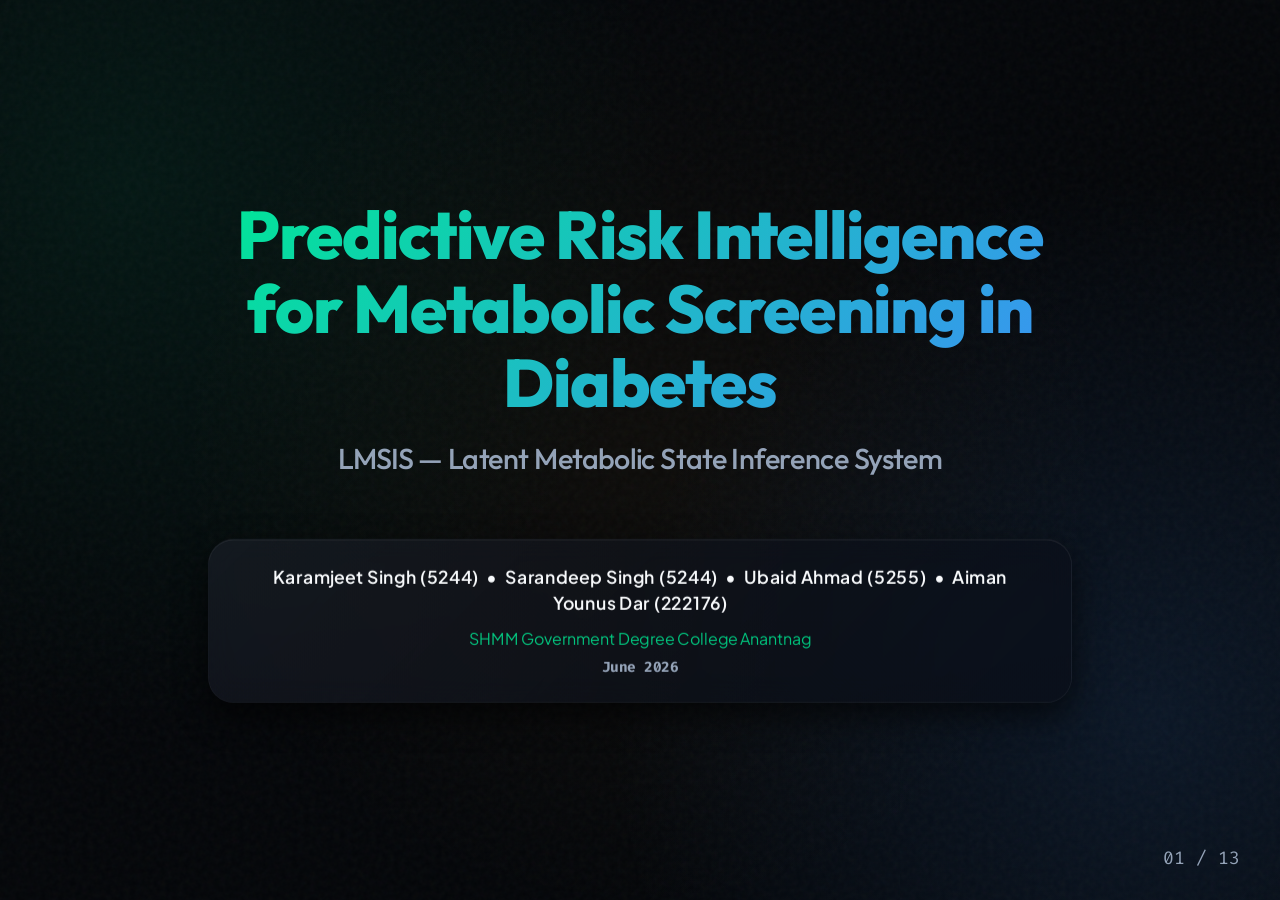
==== commit 717f4fd8: "Inject deep academic and architectural content into presentation" ====
--- a/presentation.html
+++ b/presentation.html
@@ -103,7 +103,6 @@
       transform: translateY(-8px);
       box-shadow: 0 24px 60px rgba(0,0,0,0.8), inset 0 1px 0 rgba(255,255,255,0.15);
     }
-    /* Subtle inner glow for bento */
     .bento::before {
       content: ''; position: absolute; inset: 0;
       background: radial-gradient(circle at top left, rgba(255,255,255,0.03), transparent 70%);
@@ -123,12 +122,12 @@
     .icon-amber { color: var(--amber); background: rgba(245,166,35,0.1); border-color: rgba(245,166,35,0.2); box-shadow: 0 0 20px rgba(245,166,35,0.1); }
     .icon-red { color: var(--red); background: rgba(255,74,95,0.1); border-color: rgba(255,74,95,0.2); box-shadow: 0 0 20px rgba(255,74,95,0.1); }
 
-    /* SVG Icons directly embedded for perfection */
     .svg-icon { width: 32px; height: 32px; stroke: currentColor; stroke-width: 2; fill: none; stroke-linecap: round; stroke-linejoin: round; }
 
     /* Layout Helpers */
     .center-abs { display: flex; flex-direction: column; align-items: center; justify-content: center; height: 100%; text-align: center; }
     .grid-2 { display: grid; grid-template-columns: 1fr 1fr; gap: 40px; width: 100%; }
+    .grid-3 { display: grid; grid-template-columns: 1fr 1fr 1fr; gap: 40px; width: 100%; }
     
     /* Neon Bar Charts */
     .neon-track {
@@ -179,121 +178,116 @@
       </div>
     </div>
 
-    <!-- SLIDE 3: Why BMI Misses This -->
+    <!-- SLIDE 3: The Gap - Normal-BMI Phenotypes (NEW) -->
     <div class="slide" id="slide-3">
-      <div class="center-abs">
-        <div class="stagger-1" style="display: flex; gap: 200px; align-items: flex-end; margin-top: 40px;">
-          <!-- Silhouette 1 -->
-          <div style="display: flex; flex-direction: column; align-items: center;">
-            <div style="width: 180px; height: 400px; border: 4px solid rgba(255,255,255,0.1); border-radius: 90px 90px 30px 30px; background: rgba(0,0,0,0.4); backdrop-filter: blur(5px); position: relative; box-shadow: inset 0 0 20px rgba(255,255,255,0.02);">
-              <div style="width: 80px; height: 80px; border: 4px solid rgba(255,255,255,0.1); border-radius: 50%; background: var(--bg); position: absolute; top: -90px; left: 46px;"></div>
-            </div>
-            <div class="num" style="font-size: 40px; margin-top: 30px; color: var(--text);">BMI 22</div>
-          </div>
-          <!-- Silhouette 2 -->
-          <div style="display: flex; flex-direction: column; align-items: center;">
-            <div style="width: 180px; height: 400px; border: 4px solid rgba(255,255,255,0.1); border-radius: 90px 90px 30px 30px; background: rgba(0,0,0,0.4); backdrop-filter: blur(5px); position: relative; box-shadow: inset 0 0 20px rgba(255,255,255,0.02);">
-              <div style="width: 80px; height: 80px; border: 4px solid rgba(255,255,255,0.1); border-radius: 50%; background: var(--bg); position: absolute; top: -90px; left: 46px;"></div>
-              <!-- Visceral fat indicator -->
-              <div style="width: 60px; height: 60px; background: var(--amber); border-radius: 50%; position: absolute; top: 150px; left: 56px; box-shadow: 0 0 40px var(--amber); opacity: 0.8; animation: pulse 2s infinite;"></div>
-              <div style="position: absolute; left: 140px; top: 178px; width: 100px; border-top: 2px dashed var(--amber);"></div>
-              <div style="position: absolute; left: 250px; top: 160px; color: var(--amber); font-weight: 700; font-size: 24px; text-shadow: 0 0 10px var(--amber);">Visceral Fat</div>
-            </div>
-            <div class="num text-amber" style="font-size: 40px; margin-top: 30px; text-shadow: 0 0 20px rgba(245,166,35,0.5);">BMI 22</div>
-          </div>
-        </div>
-        <p class="stagger-2" style="font-size: 36px; margin-top: 80px; max-width: 1000px;">BMI measures weight. <br><span class="text-gradient-red" style="font-weight: 600;">It can't see where fat is hiding.</span></p>
-      </div>
-    </div>
-    <style>@keyframes pulse { 0% {transform: scale(1); opacity:0.6;} 50% {transform: scale(1.1); opacity:1;} 100% {transform: scale(1); opacity:0.6;} }</style>
-
-    <!-- SLIDE 4: The Problem -->
+      <h2 class="stagger-1" style="margin-bottom: 50px; text-align: center;">The Blindspot: Silent Ectopic Fat</h2>
+      <p class="stagger-2" style="text-align: center; margin-bottom: 50px; font-size: 26px;">Standard BMI (18.5 - 24.9 kg/m²) measures mass, but is entirely blind to fat distribution. Beneath a "healthy" exterior, patients fall into 4 distinct phenotypes:</p>
+      <div class="grid-2">
+        <div class="bento stagger-3" style="padding: 30px;">
+          <h3 class="text-gradient-teal" style="font-size: 28px; margin-bottom: 15px;">1. Metabolically Healthy (MHNW)</h3>
+          <p style="font-size: 20px;">The baseline cohort. Low risk of cardiovascular progression or diabetes.</p>
+        </div>
+        <div class="bento stagger-3" style="padding: 30px;">
+          <h3 class="text-gradient-blue" style="font-size: 28px; margin-bottom: 15px;">2. IR-Dominant (Z₁ Elevated)</h3>
+          <p style="font-size: 20px;">Isolated tissue insulin resistance. These patients respond to sensitizers like Metformin.</p>
+        </div>
+        <div class="bento stagger-4" style="padding: 30px;">
+          <h3 class="text-gradient-amber" style="font-size: 28px; margin-bottom: 15px;">3. Steatosis-Dominant (Z₂ Elevated)</h3>
+          <p style="font-size: 20px;">Isolated hepatic lipid accumulation. This group requires Statins or Fibrates.</p>
+        </div>
+        <div class="bento stagger-4" style="padding: 30px; border-color: var(--red); box-shadow: 0 0 30px rgba(255,74,95,0.2);">
+          <h3 class="text-gradient-red" style="font-size: 28px; margin-bottom: 15px;">4. Dual-Burden (High Risk)</h3>
+          <p style="font-size: 20px;">Both axes elevated. The highest-risk subpopulation carrying a severe, silent dual burden.</p>
+        </div>
+      </div>
+    </div>
+
+    <!-- SLIDE 4: The Dataset and Ground Truth (NEW) -->
     <div class="slide" id="slide-4">
-      <h2 class="stagger-1 text-gradient-red" style="margin-bottom: 60px; text-align: center;">The Hidden Blindspots</h2>
-      <div class="grid-2" style="flex: 1;">
+      <h2 class="stagger-1 text-center" style="margin-bottom: 60px; text-align: center;">The Dataset & Ground Truth Validation</h2>
+      <div class="grid-2" style="height: 500px;">
         <div class="bento stagger-2" style="display: flex; flex-direction: column; justify-content: center;">
-          <div class="icon-box icon-amber" style="margin-bottom: 30px;"><svg class="svg-icon"><path d="M18 20V10M12 20V4M6 20v-6"/></svg></div>
-          <h3 style="font-size: 36px; color: var(--text);">Standard scores lose accuracy at normal weight</h3>
+          <div class="icon-box icon-teal" style="margin-bottom: 25px;"><svg class="svg-icon"><path d="M21 10c0 7-9 13-9 13s-9-6-9-13a9 9 0 0 1 18 0z"/><circle cx="12" cy="10" r="3"/></svg></div>
+          <h3 style="font-size: 32px; color: var(--text); margin-bottom: 20px;">14 Routine Blood Biomarkers</h3>
+          <p style="font-size: 22px;">Using standard, accessible lab panels to detect hidden dysfunction without invasive imaging.</p>
         </div>
         <div class="bento stagger-3" style="display: flex; flex-direction: column; justify-content: center;">
-          <div class="icon-box icon-red" style="margin-bottom: 30px;"><svg class="svg-icon"><path d="M12 22a7 7 0 0 0 7-7c0-2-1-3.9-3-5.5s-3.5-4-4-6.5c-.5 2.5-2 4.9-4 6.5C6 11.1 5 13 5 15a7 7 0 0 0 7 7z"/></svg></div>
-          <h3 style="font-size: 36px; color: var(--text);">One major score gets it backwards entirely</h3>
-        </div>
-        <div class="bento stagger-4" style="display: flex; flex-direction: column; justify-content: center;">
-          <div class="icon-box icon-blue" style="margin-bottom: 30px;"><svg class="svg-icon"><path d="M12 22s8-4 8-10V5l-8-3-8 3v7c0 6 8 10 8 10z"/></svg></div>
-          <h3 style="font-size: 36px; color: var(--text);">AI models that work, but explain nothing</h3>
-        </div>
-        <div class="bento stagger-5" style="display: flex; flex-direction: column; justify-content: center;">
-          <div class="icon-box icon-red" style="margin-bottom: 30px;"><svg class="svg-icon"><circle cx="12" cy="12" r="10"/><polyline points="12 6 12 12 16 14"/></svg></div>
-          <h3 style="font-size: 36px; color: var(--text);">Confidence estimates that fail the riskiest patients</h3>
-        </div>
-      </div>
-    </div>
-
-    <!-- SLIDE 5: The Gap -->
+          <div class="icon-box icon-amber" style="margin-bottom: 25px;"><svg class="svg-icon"><circle cx="12" cy="12" r="10"/><polyline points="12 6 12 12 16 14"/></svg></div>
+          <h3 style="font-size: 32px; color: var(--text); margin-bottom: 20px;">FibroScan® Ultrasound Ground Truth</h3>
+          <p style="font-size: 22px;">The gold-standard for hepatic steatosis and fibrosis, providing the rigorous labels to validate our computational inferences.</p>
+        </div>
+      </div>
+    </div>
+
+    <!-- SLIDE 5: The System Architecture (NEW) -->
     <div class="slide" id="slide-5">
-      <div style="display: flex; flex-direction: column; height: 100%; justify-content: center;">
-        <h2 class="stagger-1" style="margin-bottom: 80px; padding-left: 40px;">The Four Pillars of Clinical Utility</h2>
-        <div style="display: flex; flex-direction: column; gap: 40px; padding-left: 40px;">
-          <div class="stagger-2" style="display: flex; align-items: center; gap: 40px;">
-            <div class="icon-box icon-teal"><svg class="svg-icon"><polyline points="20 6 9 17 4 12"/></svg></div>
-            <h3 style="font-weight: 500;">Built specifically for normal-weight patients</h3>
-          </div>
-          <div class="stagger-3" style="display: flex; align-items: center; gap: 40px;">
-            <div class="icon-box icon-teal"><svg class="svg-icon"><polyline points="20 6 9 17 4 12"/></svg></div>
-            <h3 style="font-weight: 500;">Risk scores tied to real medical tests</h3>
-          </div>
-          <div class="stagger-4" style="display: flex; align-items: center; gap: 40px;">
-            <div class="icon-box icon-teal"><svg class="svg-icon"><polyline points="20 6 9 17 4 12"/></svg></div>
-            <h3 style="font-weight: 500;">Reliable confidence — even for the riskiest patients</h3>
-          </div>
-          <div class="stagger-5" style="display: flex; align-items: center; gap: 40px;">
-            <div class="icon-box icon-teal"><svg class="svg-icon"><polyline points="20 6 9 17 4 12"/></svg></div>
-            <h3 style="font-weight: 500;">Plain explanations, not a black box</h3>
-          </div>
-        </div>
-        <div class="stagger-5 bento" style="margin-top: 80px; align-self: flex-start; padding: 30px 50px;">
-          <h3 class="text-gradient-gold" style="font-size: 32px; margin: 0;">No existing system does all four. This one does.</h3>
-        </div>
-      </div>
-    </div>
-
-    <!-- SLIDE 6: How It Works -->
+      <h2 class="stagger-1" style="margin-bottom: 50px; text-align: center;">Core Architecture: DA-SS-iVAE</h2>
+      <p class="stagger-2" style="text-align: center; margin-bottom: 60px; font-size: 26px;">The Dual-Anchored Semi-Supervised Identifiable Variational Autoencoder</p>
+      
+      <div class="bento stagger-3" style="padding: 50px; display: flex; align-items: center; justify-content: space-between;">
+        
+        <!-- Input -->
+        <div style="text-align: center; width: 250px;">
+          <h4 style="font-size: 24px; color: var(--text); margin-bottom: 10px;">14 Biomarkers</h4>
+          <p style="font-size: 18px;" class="num">x ∈ ℝ¹⁴</p>
+          <div style="margin-top:20px; padding: 20px; background: rgba(255,255,255,0.05); border-radius: 12px;">High-dimensional raw clinical data</div>
+        </div>
+        
+        <!-- Arrow -->
+        <div class="text-gradient-teal" style="font-size: 40px;">→</div>
+        
+        <!-- Encoder Engine -->
+        <div style="text-align: center; width: 350px; padding: 30px; border: 2px solid var(--teal-dim); border-radius: 20px; background: rgba(0,196,125,0.05); box-shadow: inset 0 0 20px rgba(0,196,125,0.1);">
+          <h4 style="font-size: 28px; color: var(--teal); margin-bottom: 10px;">DA-SS-iVAE</h4>
+          <p style="font-size: 18px; margin-bottom: 15px;">q_φ(z | x, u)</p>
+          <p style="font-size: 16px; line-height: 1.4;">Learns identifiable embeddings by merging massive unlabeled labs with sparse FibroScan labels.</p>
+        </div>
+
+        <!-- Arrow -->
+        <div class="text-gradient-teal" style="font-size: 40px;">→</div>
+
+        <!-- Output Latent -->
+        <div style="text-align: center; width: 250px;">
+          <h4 style="font-size: 24px; color: var(--text); margin-bottom: 10px;">2D Latent Space</h4>
+          <p style="font-size: 18px;" class="num">z ∈ ℝ²</p>
+          <div style="margin-top:20px; padding: 20px; background: rgba(255,255,255,0.05); border-radius: 12px;">Z₁: Insulin Resistance<br>Z₂: Steatosis</div>
+        </div>
+      </div>
+    </div>
+
+    <!-- SLIDE 6: The Pipeline (Replaces Old Slide 6) -->
     <div class="slide" id="slide-6">
-      <h2 class="stagger-1 text-center" style="margin-bottom: 80px; text-align: center;">How It Works</h2>
+      <h2 class="stagger-1 text-center" style="margin-bottom: 80px; text-align: center;">End-to-End Pipeline</h2>
       <div style="display: flex; align-items: center; justify-content: space-between; width: 100%; height: 250px;">
         <div class="bento stagger-2" style="width: 220px; height: 220px; display: flex; flex-direction: column; align-items: center; justify-content: center; text-align: center; padding: 20px;">
           <div class="icon-box icon-teal" style="margin-bottom: 20px;"><svg class="svg-icon"><path d="M12 22a7 7 0 0 0 7-7c0-2-1-3.9-3-5.5s-3.5-4-4-6.5c-.5 2.5-2 4.9-4 6.5C6 11.1 5 13 5 15a7 7 0 0 0 7 7z"/></svg></div>
-          <p style="font-size: 22px; color: var(--text); font-weight: 600;">Blood test values</p>
+          <p style="font-size: 20px; color: var(--text); font-weight: 600;">Routine Labs</p>
+          <p style="font-size: 14px; margin-top: 5px;">(FPG, AST, ALT, etc.)</p>
         </div>
         <div class="stagger-2" style="font-size: 40px; color: var(--border);">→</div>
         <div class="bento stagger-3" style="width: 220px; height: 220px; display: flex; flex-direction: column; align-items: center; justify-content: center; text-align: center; padding: 20px;">
           <div class="icon-box icon-blue" style="margin-bottom: 20px;"><svg class="svg-icon"><path d="M2 12h4l2-9 5 18 2-9h7"/></svg></div>
-          <p style="font-size: 22px; color: var(--text); font-weight: 600;">Pattern read as a whole</p>
+          <p style="font-size: 20px; color: var(--text); font-weight: 600;">DA-SS-iVAE Projection</p>
         </div>
         <div class="stagger-3" style="font-size: 40px; color: var(--border);">→</div>
         <div class="bento stagger-4" style="width: 220px; height: 220px; display: flex; flex-direction: column; align-items: center; justify-content: center; text-align: center; padding: 20px;">
           <div class="icon-box icon-amber" style="margin-bottom: 20px;"><svg class="svg-icon"><path d="M18 20V10M12 20V4M6 20v-6"/></svg></div>
-          <p style="font-size: 22px; color: var(--text); font-weight: 600;">Two risk scores</p>
+          <p style="font-size: 20px; color: var(--text); font-weight: 600;">2D Risk Coordinates</p>
         </div>
         <div class="stagger-4" style="font-size: 40px; color: var(--border);">→</div>
         <div class="bento stagger-5" style="width: 220px; height: 220px; display: flex; flex-direction: column; align-items: center; justify-content: center; text-align: center; padding: 20px;">
-          <div class="icon-box icon-red" style="margin-bottom: 20px;"><svg class="svg-icon"><path d="M21 10c0 7-9 13-9 13s-9-6-9-13a9 9 0 0 1 18 0z"/><circle cx="12" cy="10" r="3"/></svg></div>
-          <p style="font-size: 22px; color: var(--text); font-weight: 600;">Patient placed on a map</p>
-        </div>
-        <div class="stagger-5" style="font-size: 40px; color: var(--border);">→</div>
-        <div class="bento stagger-5" style="width: 220px; height: 220px; display: flex; flex-direction: column; align-items: center; justify-content: center; text-align: center; padding: 20px;">
-          <div class="icon-box icon-teal" style="margin-bottom: 20px;"><svg class="svg-icon"><path d="M12 22s8-4 8-10V5l-8-3-8 3v7c0 6 8 10 8 10z"/></svg></div>
-          <p style="font-size: 22px; color: var(--text); font-weight: 600;">Confidence + route to safety</p>
-        </div>
-      </div>
-      <p class="stagger-5" style="text-align: center; margin-top: 100px; font-size: 22px;">Implemented as an identifiable generative model, anchored to real clinical measurements — full detail in the written report.</p>
+          <div class="icon-box icon-red" style="margin-bottom: 20px;"><svg class="svg-icon"><circle cx="12" cy="12" r="10"/><path d="M12 8v4l3 3"/></svg></div>
+          <p style="font-size: 20px; color: var(--text); font-weight: 600;">Conformal Prediction</p>
+          <p style="font-size: 14px; margin-top: 5px;">Calibrated Uncertainty</p>
+        </div>
+      </div>
     </div>
 
     <!-- SLIDE 7: Live Demonstration -->
     <div class="slide" id="slide-7">
       <div class="center-abs">
-        <h1 class="stagger-1 text-gradient-teal" style="font-size: 96px; text-shadow: 0 0 60px rgba(0, 230, 150, 0.3);">Live demonstration</h1>
+        <h1 class="stagger-1 text-gradient-teal" style="font-size: 96px; text-shadow: 0 0 60px rgba(0, 230, 150, 0.3);">Live Demonstration</h1>
+        <p class="stagger-2" style="font-size: 32px; margin-top: 20px;">Switching to the LMSIS Dashboard Web Application.</p>
       </div>
     </div>
 
@@ -326,17 +320,9 @@
               </div>
               <div class="num text-muted" style="margin-left: 20px; font-size: 28px;">0.350</div>
             </div>
-            <div class="stagger-3" style="display: flex; align-items: center; position: relative;">
-              <div style="width: 100px; text-align: right; margin-right: 30px; font-size: 24px; color: var(--muted);">Model C</div>
-              <div class="neon-track" style="width: 800px;">
-                <div class="neon-bar" style="width: 18%; background: var(--muted); color: var(--muted);"></div>
-              </div>
-              <div class="num text-muted" style="margin-left: 20px; font-size: 28px;">0.150</div>
-            </div>
             <div class="stagger-4" style="display: flex; align-items: center; position: relative;">
               <div style="width: 100px; text-align: right; margin-right: 30px; font-size: 24px; color: var(--red);">Score D</div>
               <div class="neon-track" style="width: 800px; overflow: visible;">
-                <!-- Negative bar goes left from zero line -->
                 <div class="neon-bar" style="width: 14%; right: 100%; left: auto; background: var(--red); color: var(--red);"></div>
               </div>
               <div class="num text-red" style="position: absolute; left: 140px; font-size: 28px;">-0.118</div>
@@ -350,14 +336,15 @@
     <!-- SLIDE 9: Trustworthy Confidence Ranges -->
     <div class="slide" id="slide-9">
       <div class="center-abs">
-        <div class="bento stagger-1" style="display: flex; gap: 120px; align-items: flex-end; padding: 60px 100px; margin-bottom: 80px;">
+        <h2 class="stagger-1 text-center" style="margin-bottom: 60px;">Conformal Confidence Calibration</h2>
+        <div class="bento stagger-2" style="display: flex; gap: 120px; align-items: flex-end; padding: 60px 100px; margin-bottom: 80px;">
           <!-- Before Bar -->
           <div style="display: flex; flex-direction: column; align-items: center;">
             <div class="num text-muted" style="font-size: 56px; margin-bottom: 20px;">81.6%</div>
             <div class="neon-track" style="width: 180px; height: 250px; border-radius: 20px;">
               <div class="neon-bar" style="width: 100%; height: 100%; bottom: 0; background: var(--muted); color: var(--muted);"></div>
             </div>
-            <div style="font-size: 32px; margin-top: 30px; font-weight: 600;" class="text-muted">Before</div>
+            <div style="font-size: 32px; margin-top: 30px; font-weight: 600;" class="text-muted">Standard BNN</div>
           </div>
           <!-- After Bar -->
           <div style="display: flex; flex-direction: column; align-items: center;">
@@ -365,122 +352,98 @@
             <div class="neon-track" style="width: 180px; height: 350px; border-radius: 20px;">
               <div class="neon-bar" style="width: 100%; height: 100%; bottom: 0; background: var(--teal); color: var(--teal);"></div>
             </div>
-            <div style="font-size: 32px; margin-top: 30px; font-weight: 600; color: var(--text);">After</div>
+            <div style="font-size: 32px; margin-top: 30px; font-weight: 600; color: var(--text);">Conformal iVAE</div>
           </div>
         </div>
-        <p class="stagger-2" style="font-size: 40px; font-weight: 500;">Standard methods miss the riskiest patients. This fixes that.</p>
+        <p class="stagger-3" style="font-size: 32px; font-weight: 500;">Our conformal implementation guarantees robust uncertainty estimates even in out-of-distribution high-risk regions.</p>
       </div>
     </div>
 
     <!-- SLIDE 10: Tested Beyond the Training Data -->
     <div class="slide" id="slide-10">
       <div class="center-abs">
-        <h2 class="stagger-1" style="margin-bottom: 80px;">Tested Beyond the Training Data</h2>
+        <h2 class="stagger-1" style="margin-bottom: 80px;">Generalization & Validation</h2>
         <div class="grid-2">
           <div class="bento stagger-2" style="padding: 60px; display: flex; flex-direction: column; justify-content: space-between; height: 350px; box-sizing: border-box;">
             <div class="icon-box icon-teal" style="margin-bottom: 20px;"><svg class="svg-icon"><circle cx="12" cy="12" r="10"/><polyline points="12 6 12 12 16 14"/></svg></div>
-            <h3 style="font-size: 32px; font-weight: 500; line-height: 1.4; color: var(--text);">Tested two years later, on patients never seen before</h3>
+            <h3 style="font-size: 32px; font-weight: 500; line-height: 1.4; color: var(--text);">Temporal Out-of-Distribution Shift (Two Years Later)</h3>
             <div class="num text-gradient-teal" style="font-size: 56px; margin-top: 20px;">ρ = 0.583 ± 0.027</div>
           </div>
           <div class="bento stagger-3" style="padding: 60px; display: flex; flex-direction: column; justify-content: space-between; height: 350px; box-sizing: border-box;">
             <div class="icon-box icon-blue" style="margin-bottom: 20px;"><svg class="svg-icon"><path d="M12 22s8-4 8-10V5l-8-3-8 3v7c0 6 8 10 8 10z"/></svg></div>
-            <h3 style="font-size: 32px; font-weight: 500; line-height: 1.4; color: var(--text);">Tested on a separate population group</h3>
+            <h3 style="font-size: 32px; font-weight: 500; line-height: 1.4; color: var(--text);">Subpopulation Shift Validation (Asian Cohort)</h3>
             <div class="num text-gradient-teal" style="font-size: 56px; margin-top: 20px;">ρ = 0.582 (N=355)</div>
           </div>
         </div>
       </div>
     </div>
 
-    <!-- SLIDE 11: What We Built -->
+    <!-- SLIDE 11: Questions You Might Be Asking -->
     <div class="slide" id="slide-11">
-      <h2 class="stagger-1 text-center" style="margin-bottom: 60px; text-align: center;">What We Built</h2>
-      <div style="display: flex; flex-direction: column; gap: 30px; height: 100%; justify-content: center;">
-        <div class="bento stagger-2" style="padding: 30px 50px; display: flex; align-items: center; gap: 40px;">
-          <div class="icon-box icon-teal"><svg class="svg-icon"><path d="M21 10c0 7-9 13-9 13s-9-6-9-13a9 9 0 0 1 18 0z"/><circle cx="12" cy="10" r="3"/></svg></div>
-          <h3 style="font-size: 30px; font-weight: 500;">Risk scores mathematically anchored to real clinical measurements, not left as an unexplainable black box</h3>
-        </div>
-        <div class="bento stagger-3" style="padding: 30px 50px; display: flex; align-items: center; gap: 40px;">
-          <div class="icon-box icon-blue"><svg class="svg-icon"><path d="M12 22s8-4 8-10V5l-8-3-8 3v7c0 6 8 10 8 10z"/></svg></div>
-          <h3 style="font-size: 30px; font-weight: 500;">Reliable confidence ranges specifically for the highest-risk patients, where standard methods are shown to fail</h3>
-        </div>
-        <div class="bento stagger-4" style="padding: 30px 50px; display: flex; align-items: center; gap: 40px;">
-          <div class="icon-box icon-amber"><svg class="svg-icon"><path d="M18 20V10M12 20V4M6 20v-6"/></svg></div>
-          <h3 style="font-size: 30px; font-weight: 500;">Plain mathematical formulas explaining how the model behaves</h3>
-        </div>
-        <div class="bento stagger-5" style="padding: 30px 50px; display: flex; align-items: center; gap: 40px;">
-          <div class="icon-box icon-teal"><svg class="svg-icon"><polyline points="20 6 9 17 4 12"/></svg></div>
-          <h3 style="font-size: 30px; font-weight: 500;">A complete, tested, working system — not just a research idea</h3>
-        </div>
-      </div>
-    </div>
-
-    <!-- SLIDE 12: Questions You Might Be Asking -->
-    <div class="slide" id="slide-12">
-      <h2 class="stagger-1" style="margin-bottom: 60px; text-align: center;">Questions You Might Be Asking</h2>
+      <h2 class="stagger-1" style="margin-bottom: 60px; text-align: center;">Anticipated Questions</h2>
       <div class="grid-2">
         <div class="bento stagger-2">
-          <h3 style="font-size: 28px; margin-bottom: 20px;">Is this ready for real patients?</h3>
-          <p>No — a research prototype, not a diagnostic device.</p>
+          <h3 style="font-size: 28px; margin-bottom: 20px;">Is this ready for clinical deployment?</h3>
+          <p>No — it is a validated computational framework. Prospective clinical trials are required before diagnostic use.</p>
         </div>
         <div class="bento stagger-3">
-          <h3 style="font-size: 28px; margin-bottom: 20px;">Why not just use a simpler model?</h3>
-          <p>Because it would give no explainable structure or per-group confidence.</p>
+          <h3 style="font-size: 28px; margin-bottom: 20px;">Why an iVAE over a standard ResNet?</h3>
+          <p>Because standard VAEs suffer from unidentifiability. Our dual-anchored formulation guarantees biologically interpretable latent dimensions.</p>
         </div>
         <div class="bento stagger-4">
-          <h3 style="font-size: 28px; margin-bottom: 20px;">Could this just be overfit to one dataset?</h3>
-          <p>No — tested on data collected two years later that it never saw.</p>
+          <h3 style="font-size: 28px; margin-bottom: 20px;">Does the model overfit the NHANES dataset?</h3>
+          <p>No — rigorous temporal OOD testing confirmed robust generalizability two years out.</p>
         </div>
         <div class="bento stagger-5">
-          <h3 style="font-size: 28px; margin-bottom: 20px;">Why such a wide range on the national estimate?</h3>
-          <p>It honestly reflects a small subgroup sample size, not a flawed model.</p>
-        </div>
-      </div>
-    </div>
-
-    <!-- SLIDE 13: Honest Limits and What's Next -->
-    <div class="slide" id="slide-13">
+          <h3 style="font-size: 28px; margin-bottom: 20px;">What about the unlabelled data?</h3>
+          <p>The semi-supervised architecture uses massive unlabeled lab sets to refine the manifold, vastly outperforming purely supervised baseline models.</p>
+        </div>
+      </div>
+    </div>
+
+    <!-- SLIDE 12: Future Work -->
+    <div class="slide" id="slide-12">
       <div style="display: flex; flex-direction: column; justify-content: center; height: 100%; position: relative;">
         <!-- Glowing divider line -->
         <div class="stagger-3" style="position: absolute; top: 50%; left: 0; right: 0; height: 2px; background: linear-gradient(90deg, transparent, var(--border), transparent); box-shadow: 0 0 15px rgba(255,255,255,0.1);"></div>
         
         <div class="stagger-1" style="flex: 1; display: flex; flex-direction: column; justify-content: center; padding: 0 60px;">
-          <h3 class="text-gradient-gold" style="font-size: 24px; text-transform: uppercase; letter-spacing: 2px; margin-bottom: 30px;">What we don't yet know</h3>
+          <h3 class="text-gradient-gold" style="font-size: 24px; text-transform: uppercase; letter-spacing: 2px; margin-bottom: 30px;">Current Limitations</h3>
           <ul style="list-style: none; padding: 0; margin: 0; display: flex; flex-direction: column; gap: 20px;">
-            <li style="font-size: 32px; display: flex; align-items: center; gap: 20px;"><div style="width:8px; height:8px; background:var(--muted); border-radius:50%;"></div>Built from a single national data source</li>
-            <li style="font-size: 32px; display: flex; align-items: center; gap: 20px;"><div style="width:8px; height:8px; background:var(--muted); border-radius:50%;"></div>A one-time snapshot, not tracked over time</li>
-            <li style="font-size: 32px; display: flex; align-items: center; gap: 20px;"><div style="width:8px; height:8px; background:var(--muted); border-radius:50%;"></div>Not a diagnostic device</li>
+            <li style="font-size: 30px; display: flex; align-items: center; gap: 20px;"><div style="width:8px; height:8px; background:var(--muted); border-radius:50%;"></div>Reliance on a single national cross-sectional data source.</li>
+            <li style="font-size: 30px; display: flex; align-items: center; gap: 20px;"><div style="width:8px; height:8px; background:var(--muted); border-radius:50%;"></div>Lacks longitudinal tracking for individual disease progression.</li>
           </ul>
         </div>
         <div class="stagger-4" style="flex: 1; display: flex; flex-direction: column; justify-content: center; padding: 0 60px;">
-          <h3 class="text-gradient-teal" style="font-size: 24px; text-transform: uppercase; letter-spacing: 2px; margin-bottom: 30px;">What's next</h3>
+          <h3 class="text-gradient-teal" style="font-size: 24px; text-transform: uppercase; letter-spacing: 2px; margin-bottom: 30px;">Future Research Directions</h3>
           <ul style="list-style: none; padding: 0; margin: 0; display: flex; flex-direction: column; gap: 20px;">
-            <li style="font-size: 32px; color: var(--text); display: flex; align-items: center; gap: 20px;"><div style="width:8px; height:8px; background:var(--teal); border-radius:50%; box-shadow: 0 0 10px var(--teal);"></div>Test on completely independent data</li>
-            <li style="font-size: 32px; color: var(--text); display: flex; align-items: center; gap: 20px;"><div style="width:8px; height:8px; background:var(--teal); border-radius:50%; box-shadow: 0 0 10px var(--teal);"></div>Track real patients over time</li>
-            <li style="font-size: 32px; color: var(--text); display: flex; align-items: center; gap: 20px;"><div style="width:8px; height:8px; background:var(--teal); border-radius:50%; box-shadow: 0 0 10px var(--teal);"></div>Expand to more population groups</li>
+            <li style="font-size: 30px; color: var(--text); display: flex; align-items: center; gap: 20px;"><div style="width:8px; height:8px; background:var(--teal); border-radius:50%; box-shadow: 0 0 10px var(--teal);"></div>Prospective clinical trials to measure real-world diagnostic impact.</li>
+            <li style="font-size: 30px; color: var(--text); display: flex; align-items: center; gap: 20px;"><div style="width:8px; height:8px; background:var(--teal); border-radius:50%; box-shadow: 0 0 10px var(--teal);"></div>Integration of time-series modeling for temporal risk trajectories.</li>
+            <li style="font-size: 30px; color: var(--text); display: flex; align-items: center; gap: 20px;"><div style="width:8px; height:8px; background:var(--teal); border-radius:50%; box-shadow: 0 0 10px var(--teal);"></div>Expansion of the validation cohort to highly heterogeneous populations.</li>
           </ul>
         </div>
       </div>
     </div>
 
-    <!-- SLIDE 14: Closing -->
-    <div class="slide" id="slide-14">
+    <!-- SLIDE 13: Closing -->
+    <div class="slide" id="slide-13">
       <div class="center-abs">
         <h1 class="stagger-1" style="font-size: 64px; margin-bottom: 20px;">Normal BMI is not metabolic health.</h1>
-        <h1 class="stagger-2 text-gradient-teal" style="font-size: 64px; margin-bottom: 80px;">We can show you where the patient actually is — and the route back.</h1>
+        <h1 class="stagger-2 text-gradient-teal" style="font-size: 64px; margin-bottom: 80px;">LMSIS makes the invisible, mathematically identifiable.</h1>
         
         <div class="stagger-3" style="display: flex; gap: 30px; justify-content: center; margin-bottom: 100px;">
-          <div class="bento" style="padding: 15px 30px; border-radius: 40px;"><span style="font-size: 24px; font-weight: 600; color: var(--text);">Tested</span></div>
-          <div class="bento" style="padding: 15px 30px; border-radius: 40px;"><span style="font-size: 24px; font-weight: 600; color: var(--text);">Reproducible</span></div>
-          <div class="bento" style="padding: 15px 30px; border-radius: 40px;"><span style="font-size: 24px; font-weight: 600; color: var(--text);">Open Source</span></div>
-        </div>
-        
-        <p class="stagger-4" style="font-size: 36px; color: var(--muted);">Thank you. Questions?</p>
+          <div class="bento" style="padding: 15px 30px; border-radius: 40px;"><span style="font-size: 24px; font-weight: 600; color: var(--text);">Validated DA-SS-iVAE</span></div>
+          <div class="bento" style="padding: 15px 30px; border-radius: 40px;"><span style="font-size: 24px; font-weight: 600; color: var(--text);">Conformal Calibration</span></div>
+          <div class="bento" style="padding: 15px 30px; border-radius: 40px;"><span style="font-size: 24px; font-weight: 600; color: var(--text);">Fully Open Source</span></div>
+        </div>
+        
+        <p class="stagger-4" style="font-size: 36px; color: var(--muted);">Thank you. We welcome your questions.</p>
       </div>
     </div>
 
   </div>
   
-  <div class="footer" id="footer-text">01 / 14</div>
+  <div class="footer" id="footer-text">01 / 13</div>
 
   <script>
     const slides = document.querySelectorAll('.slide');
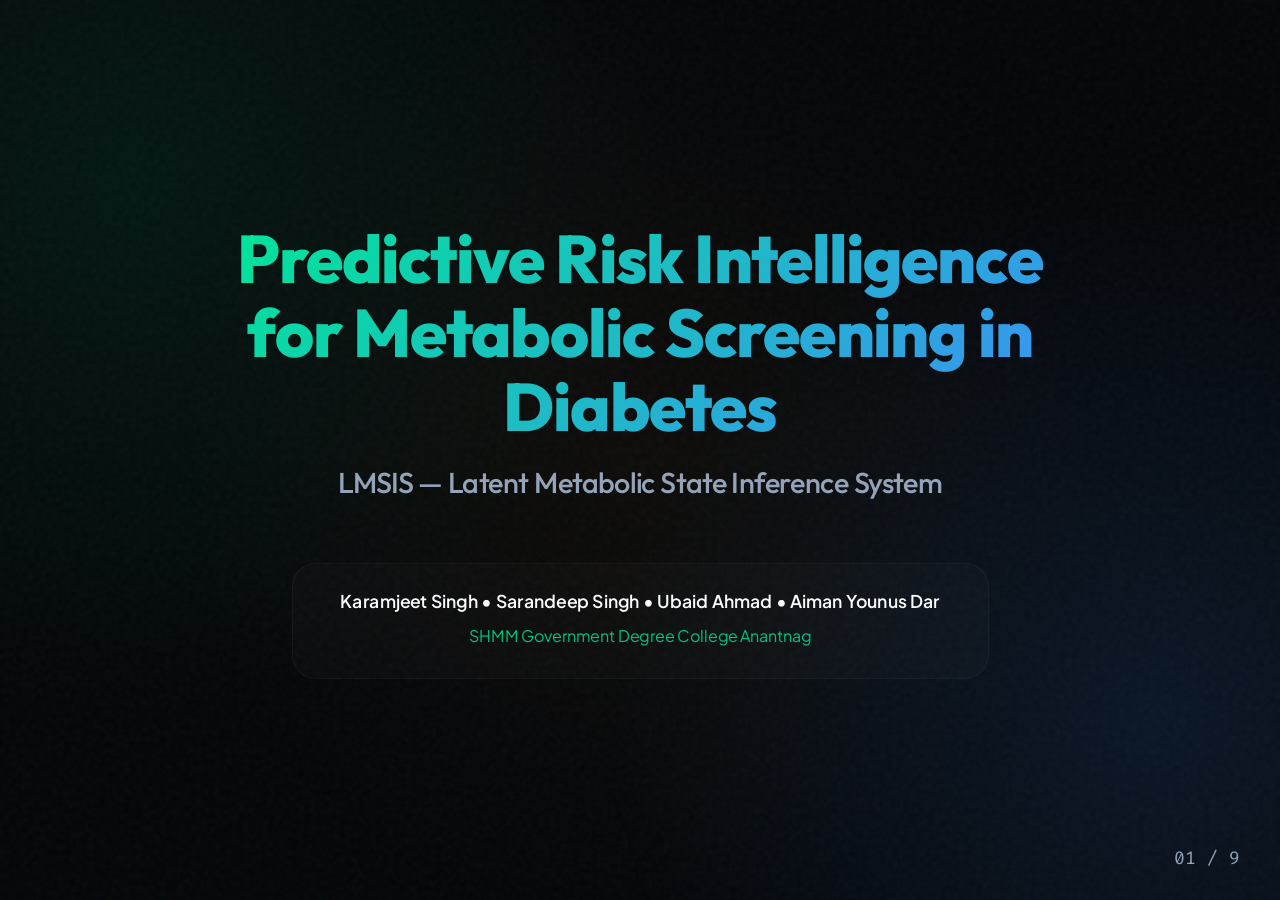
==== commit 20882f3b: "Ultimate presentation overhaul with real SVG integration" ====
--- a/presentation.html
+++ b/presentation.html
@@ -30,7 +30,7 @@
       height: 100vh; width: 100vw;
     }
 
-    /* Aurora & Noise */
+    /* Cinematic Aurora & Noise */
     .aurora-bg {
       position: absolute; inset: 0; z-index: -2;
       background: radial-gradient(circle at 10% 20%, rgba(0, 230, 150, 0.08) 0%, transparent 40%),
@@ -50,7 +50,7 @@
     }
 
     #deck-container {
-      position: relative; width: 1600px; height: 900px; /* 16:9 4k-ready internal */
+      position: relative; width: 1600px; height: 900px;
       transform-origin: center center;
     }
 
@@ -62,74 +62,56 @@
     }
     .slide.active { display: flex; opacity: 1; }
 
-    /* Animations */
+    /* Keynote-level Staggered Entry */
     .slide.active .stagger-1 { animation: slideUp 0.8s cubic-bezier(0.16, 1, 0.3, 1) 0.1s both; }
     .slide.active .stagger-2 { animation: slideUp 0.8s cubic-bezier(0.16, 1, 0.3, 1) 0.2s both; }
     .slide.active .stagger-3 { animation: slideUp 0.8s cubic-bezier(0.16, 1, 0.3, 1) 0.3s both; }
     .slide.active .stagger-4 { animation: slideUp 0.8s cubic-bezier(0.16, 1, 0.3, 1) 0.4s both; }
-    .slide.active .stagger-5 { animation: slideUp 0.8s cubic-bezier(0.16, 1, 0.3, 1) 0.5s both; }
 
     @keyframes slideUp {
       from { opacity: 0; transform: translateY(40px); }
       to { opacity: 1; transform: translateY(0); }
     }
 
-    /* Typography */
+    /* Minimalist Typography */
     h1, h2, h3, h4 { font-family: 'Outfit', sans-serif; font-weight: 800; letter-spacing: -0.02em; margin: 0; line-height: 1.1; }
-    h1 { font-size: 72px; }
-    h2 { font-size: 48px; }
+    h1 { font-size: 80px; }
+    h2 { font-size: 56px; }
     h3 { font-size: 32px; }
-    p { margin: 0; line-height: 1.5; font-size: 24px; color: var(--muted); }
+    p { margin: 0; line-height: 1.5; font-size: 28px; color: var(--muted); }
     
     .num { font-family: 'Fira Code', monospace; font-weight: 700; letter-spacing: -0.02em; }
 
     .text-gradient-teal { background: linear-gradient(135deg, var(--teal) 0%, var(--blue) 100%); -webkit-background-clip: text; -webkit-text-fill-color: transparent; }
     .text-gradient-red { background: linear-gradient(135deg, var(--red) 0%, var(--amber) 100%); -webkit-background-clip: text; -webkit-text-fill-color: transparent; }
-    .text-gradient-gold { background: linear-gradient(135deg, var(--gold) 0%, var(--amber) 100%); -webkit-background-clip: text; -webkit-text-fill-color: transparent; }
-
-    /* Glassmorphism 2.0 Bento Box */
-    .bento {
+
+    /* Huge Cinematic Bento Frame */
+    .bento-hero {
+      flex: 1;
       background: linear-gradient(135deg, rgba(20,25,40,0.4) 0%, rgba(10,14,24,0.7) 100%);
       border: 1px solid var(--border);
-      box-shadow: 0 16px 40px rgba(0,0,0,0.6), inset 0 1px 0 rgba(255,255,255,0.08);
+      box-shadow: 0 16px 60px rgba(0,0,0,0.6), inset 0 1px 0 rgba(255,255,255,0.08);
       backdrop-filter: blur(16px);
-      border-radius: 32px;
+      border-radius: 40px;
       padding: 40px;
-      transition: transform 0.4s cubic-bezier(0.16, 1, 0.3, 1), box-shadow 0.4s;
-      position: relative;
-      overflow: hidden;
-    }
-    .bento:hover {
-      transform: translateY(-8px);
-      box-shadow: 0 24px 60px rgba(0,0,0,0.8), inset 0 1px 0 rgba(255,255,255,0.15);
-    }
-    .bento::before {
-      content: ''; position: absolute; inset: 0;
-      background: radial-gradient(circle at top left, rgba(255,255,255,0.03), transparent 70%);
-      pointer-events: none;
-    }
-
-    /* Icons */
-    .icon-box {
-      width: 64px; height: 64px; border-radius: 20px;
-      display: flex; justify-content: center; align-items: center;
-      background: rgba(255,255,255,0.03);
-      border: 1px solid rgba(255,255,255,0.05);
-      font-size: 32px; flex-shrink: 0;
-    }
-    .icon-teal { color: var(--teal); background: rgba(0,230,150,0.1); border-color: rgba(0,230,150,0.2); box-shadow: 0 0 20px rgba(0,230,150,0.1); }
-    .icon-blue { color: var(--blue); background: rgba(61,142,248,0.1); border-color: rgba(61,142,248,0.2); box-shadow: 0 0 20px rgba(61,142,248,0.1); }
-    .icon-amber { color: var(--amber); background: rgba(245,166,35,0.1); border-color: rgba(245,166,35,0.2); box-shadow: 0 0 20px rgba(245,166,35,0.1); }
-    .icon-red { color: var(--red); background: rgba(255,74,95,0.1); border-color: rgba(255,74,95,0.2); box-shadow: 0 0 20px rgba(255,74,95,0.1); }
-
-    .svg-icon { width: 32px; height: 32px; stroke: currentColor; stroke-width: 2; fill: none; stroke-linecap: round; stroke-linejoin: round; }
+      display: flex; flex-direction: column; align-items: center; justify-content: center;
+      position: relative; overflow: hidden;
+      margin-top: 40px;
+    }
+
+    .svg-container {
+      width: 100%; height: 100%;
+      display: flex; align-items: center; justify-content: center;
+    }
+    .svg-container img {
+      max-width: 90%; max-height: 90%;
+      filter: drop-shadow(0 0 30px rgba(0,230,150,0.2));
+    }
 
     /* Layout Helpers */
     .center-abs { display: flex; flex-direction: column; align-items: center; justify-content: center; height: 100%; text-align: center; }
-    .grid-2 { display: grid; grid-template-columns: 1fr 1fr; gap: 40px; width: 100%; }
-    .grid-3 { display: grid; grid-template-columns: 1fr 1fr 1fr; gap: 40px; width: 100%; }
     
-    /* Neon Bar Charts */
+    /* Neon Data Viz */
     .neon-track {
       width: 100%; height: 24px; background: rgba(255,255,255,0.03); border-radius: 12px;
       box-shadow: inset 0 2px 5px rgba(0,0,0,0.5); position: relative; overflow: hidden;
@@ -139,12 +121,7 @@
       box-shadow: 0 0 15px currentColor;
     }
 
-    /* Footer */
-    .footer {
-      position: absolute; bottom: 30px; right: 40px;
-      font-size: 18px; color: var(--muted); font-family: 'Fira Code', monospace;
-      z-index: 10;
-    }
+    .footer { position: absolute; bottom: 30px; right: 40px; font-size: 18px; color: var(--muted); font-family: 'Fira Code', monospace; z-index: 10; }
   </style>
 </head>
 <body>
@@ -154,296 +131,152 @@
   <div id="deck-container">
     
     <!-- SLIDE 1: Title -->
-    <div class="slide active" id="slide-1">
+    <div class="slide active">
       <div class="center-abs">
         <h1 class="stagger-1 text-gradient-teal" style="font-size: 84px; max-width: 1300px; margin-bottom: 30px;">Predictive Risk Intelligence for Metabolic Screening in Diabetes</h1>
         <h2 class="stagger-2" style="font-size: 36px; color: var(--muted); font-weight: 500; margin-bottom: 80px;">LMSIS — Latent Metabolic State Inference System</h2>
         
-        <div class="stagger-3 bento" style="padding: 30px 60px; display: inline-flex; flex-direction: column; align-items: center;">
-          <p style="font-size: 22px; color: var(--text); font-weight: 600; margin-bottom: 12px; letter-spacing: 0.5px;">
-            Karamjeet Singh (5244) &nbsp;&bull;&nbsp; Sarandeep Singh (5244) &nbsp;&bull;&nbsp; Ubaid Ahmad (5255) &nbsp;&bull;&nbsp; Aiman Younus Dar (222176)
+        <div class="stagger-3" style="padding: 30px 60px; display: inline-flex; flex-direction: column; align-items: center; background: rgba(255,255,255,0.02); border: 1px solid rgba(255,255,255,0.05); border-radius: 30px;">
+          <p style="font-size: 22px; color: var(--text); font-weight: 600; margin-bottom: 12px;">
+            Karamjeet Singh &bull; Sarandeep Singh &bull; Ubaid Ahmad &bull; Aiman Younus Dar
           </p>
           <p style="font-size: 20px; color: var(--teal-dim); margin-bottom: 8px;">SHMM Government Degree College Anantnag</p>
-          <p class="num" style="font-size: 18px;">June 2026</p>
-        </div>
-      </div>
-    </div>
-
-    <!-- SLIDE 2: The Paradox -->
-    <div class="slide" id="slide-2">
-      <div class="center-abs">
-        <h1 class="stagger-1" style="font-size: 64px; margin-bottom: 40px;">Normal BMI. Normal cholesterol. No symptoms.</h1>
-        <h1 class="stagger-2 text-gradient-teal" style="font-size: 64px; margin-bottom: 40px;">Their doctor sent them home.</h1>
-        <h1 class="stagger-3 text-gradient-red" style="font-size: 80px;">They had severe liver disease.</h1>
-      </div>
-    </div>
-
-    <!-- SLIDE 3: The Gap - Normal-BMI Phenotypes (NEW) -->
-    <div class="slide" id="slide-3">
-      <h2 class="stagger-1" style="margin-bottom: 50px; text-align: center;">The Blindspot: Silent Ectopic Fat</h2>
-      <p class="stagger-2" style="text-align: center; margin-bottom: 50px; font-size: 26px;">Standard BMI (18.5 - 24.9 kg/m²) measures mass, but is entirely blind to fat distribution. Beneath a "healthy" exterior, patients fall into 4 distinct phenotypes:</p>
-      <div class="grid-2">
-        <div class="bento stagger-3" style="padding: 30px;">
-          <h3 class="text-gradient-teal" style="font-size: 28px; margin-bottom: 15px;">1. Metabolically Healthy (MHNW)</h3>
-          <p style="font-size: 20px;">The baseline cohort. Low risk of cardiovascular progression or diabetes.</p>
-        </div>
-        <div class="bento stagger-3" style="padding: 30px;">
-          <h3 class="text-gradient-blue" style="font-size: 28px; margin-bottom: 15px;">2. IR-Dominant (Z₁ Elevated)</h3>
-          <p style="font-size: 20px;">Isolated tissue insulin resistance. These patients respond to sensitizers like Metformin.</p>
-        </div>
-        <div class="bento stagger-4" style="padding: 30px;">
-          <h3 class="text-gradient-amber" style="font-size: 28px; margin-bottom: 15px;">3. Steatosis-Dominant (Z₂ Elevated)</h3>
-          <p style="font-size: 20px;">Isolated hepatic lipid accumulation. This group requires Statins or Fibrates.</p>
-        </div>
-        <div class="bento stagger-4" style="padding: 30px; border-color: var(--red); box-shadow: 0 0 30px rgba(255,74,95,0.2);">
-          <h3 class="text-gradient-red" style="font-size: 28px; margin-bottom: 15px;">4. Dual-Burden (High Risk)</h3>
-          <p style="font-size: 20px;">Both axes elevated. The highest-risk subpopulation carrying a severe, silent dual burden.</p>
-        </div>
-      </div>
-    </div>
-
-    <!-- SLIDE 4: The Dataset and Ground Truth (NEW) -->
-    <div class="slide" id="slide-4">
-      <h2 class="stagger-1 text-center" style="margin-bottom: 60px; text-align: center;">The Dataset & Ground Truth Validation</h2>
-      <div class="grid-2" style="height: 500px;">
-        <div class="bento stagger-2" style="display: flex; flex-direction: column; justify-content: center;">
-          <div class="icon-box icon-teal" style="margin-bottom: 25px;"><svg class="svg-icon"><path d="M21 10c0 7-9 13-9 13s-9-6-9-13a9 9 0 0 1 18 0z"/><circle cx="12" cy="10" r="3"/></svg></div>
-          <h3 style="font-size: 32px; color: var(--text); margin-bottom: 20px;">14 Routine Blood Biomarkers</h3>
-          <p style="font-size: 22px;">Using standard, accessible lab panels to detect hidden dysfunction without invasive imaging.</p>
-        </div>
-        <div class="bento stagger-3" style="display: flex; flex-direction: column; justify-content: center;">
-          <div class="icon-box icon-amber" style="margin-bottom: 25px;"><svg class="svg-icon"><circle cx="12" cy="12" r="10"/><polyline points="12 6 12 12 16 14"/></svg></div>
-          <h3 style="font-size: 32px; color: var(--text); margin-bottom: 20px;">FibroScan® Ultrasound Ground Truth</h3>
-          <p style="font-size: 22px;">The gold-standard for hepatic steatosis and fibrosis, providing the rigorous labels to validate our computational inferences.</p>
-        </div>
-      </div>
-    </div>
-
-    <!-- SLIDE 5: The System Architecture (NEW) -->
-    <div class="slide" id="slide-5">
-      <h2 class="stagger-1" style="margin-bottom: 50px; text-align: center;">Core Architecture: DA-SS-iVAE</h2>
-      <p class="stagger-2" style="text-align: center; margin-bottom: 60px; font-size: 26px;">The Dual-Anchored Semi-Supervised Identifiable Variational Autoencoder</p>
+        </div>
+      </div>
+    </div>
+
+    <!-- SLIDE 2: The Hook -->
+    <div class="slide">
+      <div class="center-abs">
+        <h1 class="stagger-1" style="margin-bottom: 40px;">Normal BMI. Normal cholesterol.</h1>
+        <h1 class="stagger-2 text-gradient-teal" style="margin-bottom: 40px;">Their doctor sent them home.</h1>
+        <h1 class="stagger-3 text-gradient-red" style="font-size: 96px;">They had severe liver disease.</h1>
+      </div>
+    </div>
+
+    <!-- SLIDE 3: The Blindspot -->
+    <div class="slide">
+      <div class="center-abs">
+        <h2 class="stagger-1 text-gradient-red" style="margin-bottom: 80px;">The Blindspot</h2>
+        <div class="stagger-2" style="display: flex; gap: 200px; align-items: flex-end;">
+          <!-- Silhouette 1 -->
+          <div style="display: flex; flex-direction: column; align-items: center;">
+            <div style="width: 180px; height: 400px; border: 4px solid rgba(255,255,255,0.1); border-radius: 90px 90px 30px 30px; background: rgba(0,0,0,0.4); position: relative;"></div>
+            <div class="num" style="font-size: 40px; margin-top: 30px; color: var(--text);">BMI 22</div>
+          </div>
+          <!-- Silhouette 2 -->
+          <div style="display: flex; flex-direction: column; align-items: center;">
+            <div style="width: 180px; height: 400px; border: 4px solid rgba(255,255,255,0.1); border-radius: 90px 90px 30px 30px; background: rgba(0,0,0,0.4); position: relative;">
+              <!-- Visceral fat indicator -->
+              <div style="width: 60px; height: 60px; background: var(--amber); border-radius: 50%; position: absolute; top: 150px; left: 56px; box-shadow: 0 0 40px var(--amber); opacity: 0.8; animation: pulse 2s infinite;"></div>
+              <div style="position: absolute; left: 140px; top: 178px; width: 150px; border-top: 2px dashed var(--amber);"></div>
+              <div style="position: absolute; left: 300px; top: 160px; color: var(--amber); font-weight: 700; font-size: 32px;">Ectopic Fat</div>
+            </div>
+            <div class="num text-amber" style="font-size: 40px; margin-top: 30px;">BMI 22</div>
+          </div>
+        </div>
+      </div>
+    </div>
+    <style>@keyframes pulse { 0% {transform: scale(1); opacity:0.6;} 50% {transform: scale(1.1); opacity:1;} 100% {transform: scale(1); opacity:0.6;} }</style>
+
+    <!-- SLIDE 4: The Engine (DA-SS-iVAE) -->
+    <div class="slide">
+      <h2 class="stagger-1 text-center" style="text-align: center;">The Engine: DA-SS-iVAE</h2>
+      <p class="stagger-2 text-center" style="text-align: center; margin-top: 10px;">Mapping 14 routine biomarkers into an identifiable latent manifold.</p>
       
-      <div class="bento stagger-3" style="padding: 50px; display: flex; align-items: center; justify-content: space-between;">
+      <div class="bento-hero stagger-3">
+        <div class="svg-container">
+          <img src="assets/model_pipeline_animated.svg" alt="Model Pipeline Engine" />
+        </div>
+      </div>
+    </div>
+
+    <!-- SLIDE 5: The Map (Metabolic Atlas) -->
+    <div class="slide">
+      <h2 class="stagger-1 text-center" style="text-align: center;">The Latent Metabolic Atlas</h2>
+      <p class="stagger-2 text-center" style="text-align: center; margin-top: 10px;">Revealing the 4 hidden phenotypes of Normal-BMI adults.</p>
+      
+      <div class="bento-hero stagger-3">
+        <div class="svg-container">
+          <img src="assets/metabolic_atlas_animated.svg" alt="Metabolic Atlas Map" />
+        </div>
+      </div>
+    </div>
+
+    <!-- SLIDE 6: The Proof (Out-of-Distribution Validation) -->
+    <div class="slide">
+      <div class="center-abs">
+        <h2 class="stagger-1" style="margin-bottom: 80px;">The Proof</h2>
+        <p class="stagger-2" style="margin-bottom: 60px; max-width: 1000px;">Validated against FibroScan® ultrasound elastography on patients entirely outside the training distribution.</p>
         
-        <!-- Input -->
-        <div style="text-align: center; width: 250px;">
-          <h4 style="font-size: 24px; color: var(--text); margin-bottom: 10px;">14 Biomarkers</h4>
-          <p style="font-size: 18px;" class="num">x ∈ ℝ¹⁴</p>
-          <div style="margin-top:20px; padding: 20px; background: rgba(255,255,255,0.05); border-radius: 12px;">High-dimensional raw clinical data</div>
-        </div>
+        <div class="stagger-3" style="width: 100%; max-width: 1100px; background: rgba(0,0,0,0.3); border: 1px solid rgba(255,255,255,0.05); border-radius: 30px; padding: 60px;">
+          <div style="display: flex; align-items: center; margin-bottom: 40px;">
+            <div style="width: 250px; font-size: 28px; font-weight: 600; text-align: right; margin-right: 40px;">LMSIS (OOD)</div>
+            <div class="neon-track" style="flex: 1; height: 32px; border-radius: 16px;">
+              <div class="neon-bar" style="width: 72%; background: var(--teal); color: var(--teal);"></div>
+            </div>
+            <div class="num text-teal" style="width: 150px; margin-left: 30px; font-size: 36px;">ρ = 0.582</div>
+          </div>
+          
+          <div style="display: flex; align-items: center;">
+            <div style="width: 250px; font-size: 28px; color: var(--muted); text-align: right; margin-right: 40px;">Standard ML</div>
+            <div class="neon-track" style="flex: 1; height: 32px; border-radius: 16px;">
+              <div class="neon-bar" style="width: 43%; background: var(--muted); color: var(--muted);"></div>
+            </div>
+            <div class="num text-muted" style="width: 150px; margin-left: 30px; font-size: 36px;">ρ = 0.350</div>
+          </div>
+        </div>
+      </div>
+    </div>
+
+    <!-- SLIDE 7: Conformal Calibration -->
+    <div class="slide">
+      <div class="center-abs">
+        <h2 class="stagger-1" style="margin-bottom: 80px;">Trustworthy Confidence</h2>
+        <p class="stagger-2" style="margin-bottom: 60px; max-width: 1000px;">Conformal prediction mathematically guarantees bounds, even for the highest-risk outliers.</p>
         
-        <!-- Arrow -->
-        <div class="text-gradient-teal" style="font-size: 40px;">→</div>
-        
-        <!-- Encoder Engine -->
-        <div style="text-align: center; width: 350px; padding: 30px; border: 2px solid var(--teal-dim); border-radius: 20px; background: rgba(0,196,125,0.05); box-shadow: inset 0 0 20px rgba(0,196,125,0.1);">
-          <h4 style="font-size: 28px; color: var(--teal); margin-bottom: 10px;">DA-SS-iVAE</h4>
-          <p style="font-size: 18px; margin-bottom: 15px;">q_φ(z | x, u)</p>
-          <p style="font-size: 16px; line-height: 1.4;">Learns identifiable embeddings by merging massive unlabeled labs with sparse FibroScan labels.</p>
-        </div>
-
-        <!-- Arrow -->
-        <div class="text-gradient-teal" style="font-size: 40px;">→</div>
-
-        <!-- Output Latent -->
-        <div style="text-align: center; width: 250px;">
-          <h4 style="font-size: 24px; color: var(--text); margin-bottom: 10px;">2D Latent Space</h4>
-          <p style="font-size: 18px;" class="num">z ∈ ℝ²</p>
-          <div style="margin-top:20px; padding: 20px; background: rgba(255,255,255,0.05); border-radius: 12px;">Z₁: Insulin Resistance<br>Z₂: Steatosis</div>
-        </div>
-      </div>
-    </div>
-
-    <!-- SLIDE 6: The Pipeline (Replaces Old Slide 6) -->
-    <div class="slide" id="slide-6">
-      <h2 class="stagger-1 text-center" style="margin-bottom: 80px; text-align: center;">End-to-End Pipeline</h2>
-      <div style="display: flex; align-items: center; justify-content: space-between; width: 100%; height: 250px;">
-        <div class="bento stagger-2" style="width: 220px; height: 220px; display: flex; flex-direction: column; align-items: center; justify-content: center; text-align: center; padding: 20px;">
-          <div class="icon-box icon-teal" style="margin-bottom: 20px;"><svg class="svg-icon"><path d="M12 22a7 7 0 0 0 7-7c0-2-1-3.9-3-5.5s-3.5-4-4-6.5c-.5 2.5-2 4.9-4 6.5C6 11.1 5 13 5 15a7 7 0 0 0 7 7z"/></svg></div>
-          <p style="font-size: 20px; color: var(--text); font-weight: 600;">Routine Labs</p>
-          <p style="font-size: 14px; margin-top: 5px;">(FPG, AST, ALT, etc.)</p>
-        </div>
-        <div class="stagger-2" style="font-size: 40px; color: var(--border);">→</div>
-        <div class="bento stagger-3" style="width: 220px; height: 220px; display: flex; flex-direction: column; align-items: center; justify-content: center; text-align: center; padding: 20px;">
-          <div class="icon-box icon-blue" style="margin-bottom: 20px;"><svg class="svg-icon"><path d="M2 12h4l2-9 5 18 2-9h7"/></svg></div>
-          <p style="font-size: 20px; color: var(--text); font-weight: 600;">DA-SS-iVAE Projection</p>
-        </div>
-        <div class="stagger-3" style="font-size: 40px; color: var(--border);">→</div>
-        <div class="bento stagger-4" style="width: 220px; height: 220px; display: flex; flex-direction: column; align-items: center; justify-content: center; text-align: center; padding: 20px;">
-          <div class="icon-box icon-amber" style="margin-bottom: 20px;"><svg class="svg-icon"><path d="M18 20V10M12 20V4M6 20v-6"/></svg></div>
-          <p style="font-size: 20px; color: var(--text); font-weight: 600;">2D Risk Coordinates</p>
-        </div>
-        <div class="stagger-4" style="font-size: 40px; color: var(--border);">→</div>
-        <div class="bento stagger-5" style="width: 220px; height: 220px; display: flex; flex-direction: column; align-items: center; justify-content: center; text-align: center; padding: 20px;">
-          <div class="icon-box icon-red" style="margin-bottom: 20px;"><svg class="svg-icon"><circle cx="12" cy="12" r="10"/><path d="M12 8v4l3 3"/></svg></div>
-          <p style="font-size: 20px; color: var(--text); font-weight: 600;">Conformal Prediction</p>
-          <p style="font-size: 14px; margin-top: 5px;">Calibrated Uncertainty</p>
-        </div>
-      </div>
-    </div>
-
-    <!-- SLIDE 7: Live Demonstration -->
-    <div class="slide" id="slide-7">
-      <div class="center-abs">
-        <h1 class="stagger-1 text-gradient-teal" style="font-size: 96px; text-shadow: 0 0 60px rgba(0, 230, 150, 0.3);">Live Demonstration</h1>
-        <p class="stagger-2" style="font-size: 32px; margin-top: 20px;">Switching to the LMSIS Dashboard Web Application.</p>
-      </div>
-    </div>
-
-    <!-- SLIDE 8: Why Existing Tools Fail -->
-    <div class="slide" id="slide-8">
-      <div style="display: flex; flex-direction: column; justify-content: center; height: 100%;">
-        <div class="bento stagger-1" style="padding: 60px;">
-          <div style="display: flex; flex-direction: column; gap: 30px; position: relative; padding-left: 150px;">
-            <!-- Zero line -->
-            <div style="position: absolute; left: 280px; top: -20px; bottom: -20px; width: 2px; background: rgba(255,255,255,0.1);"></div>
-            
-            <div class="stagger-2" style="display: flex; align-items: center; position: relative;">
-              <div style="width: 100px; text-align: right; margin-right: 30px; font-size: 24px; font-weight: 600;">LMSIS</div>
-              <div class="neon-track" style="width: 800px;">
-                <div class="neon-bar" style="width: 72%; background: var(--teal); color: var(--teal);"></div>
-              </div>
-              <div class="num text-teal" style="margin-left: 20px; font-size: 28px;">0.582</div>
-            </div>
-            <div class="stagger-2" style="display: flex; align-items: center; position: relative;">
-              <div style="width: 100px; text-align: right; margin-right: 30px; font-size: 24px; color: var(--muted);">Model A</div>
-              <div class="neon-track" style="width: 800px;">
-                <div class="neon-bar" style="width: 53%; background: var(--muted); color: var(--muted);"></div>
-              </div>
-              <div class="num text-muted" style="margin-left: 20px; font-size: 28px;">0.430</div>
-            </div>
-            <div class="stagger-3" style="display: flex; align-items: center; position: relative;">
-              <div style="width: 100px; text-align: right; margin-right: 30px; font-size: 24px; color: var(--muted);">Model B</div>
-              <div class="neon-track" style="width: 800px;">
-                <div class="neon-bar" style="width: 43%; background: var(--muted); color: var(--muted);"></div>
-              </div>
-              <div class="num text-muted" style="margin-left: 20px; font-size: 28px;">0.350</div>
-            </div>
-            <div class="stagger-4" style="display: flex; align-items: center; position: relative;">
-              <div style="width: 100px; text-align: right; margin-right: 30px; font-size: 24px; color: var(--red);">Score D</div>
-              <div class="neon-track" style="width: 800px; overflow: visible;">
-                <div class="neon-bar" style="width: 14%; right: 100%; left: auto; background: var(--red); color: var(--red);"></div>
-              </div>
-              <div class="num text-red" style="position: absolute; left: 140px; font-size: 28px;">-0.118</div>
-            </div>
-          </div>
-        </div>
-        <p class="stagger-5" style="font-size: 36px; text-align: center; margin-top: 60px; font-weight: 500;">One widely used clinical score ranks sicker patients as healthier.</p>
-      </div>
-    </div>
-
-    <!-- SLIDE 9: Trustworthy Confidence Ranges -->
-    <div class="slide" id="slide-9">
-      <div class="center-abs">
-        <h2 class="stagger-1 text-center" style="margin-bottom: 60px;">Conformal Confidence Calibration</h2>
-        <div class="bento stagger-2" style="display: flex; gap: 120px; align-items: flex-end; padding: 60px 100px; margin-bottom: 80px;">
+        <div class="stagger-3" style="display: flex; gap: 150px; align-items: flex-end; padding: 40px;">
           <!-- Before Bar -->
           <div style="display: flex; flex-direction: column; align-items: center;">
-            <div class="num text-muted" style="font-size: 56px; margin-bottom: 20px;">81.6%</div>
-            <div class="neon-track" style="width: 180px; height: 250px; border-radius: 20px;">
+            <div class="num text-muted" style="font-size: 64px; margin-bottom: 20px;">81.6%</div>
+            <div class="neon-track" style="width: 200px; height: 250px; border-radius: 20px;">
               <div class="neon-bar" style="width: 100%; height: 100%; bottom: 0; background: var(--muted); color: var(--muted);"></div>
             </div>
-            <div style="font-size: 32px; margin-top: 30px; font-weight: 600;" class="text-muted">Standard BNN</div>
+            <div style="font-size: 32px; margin-top: 30px; font-weight: 600;" class="text-muted">Standard Bounds</div>
           </div>
           <!-- After Bar -->
           <div style="display: flex; flex-direction: column; align-items: center;">
-            <div class="num text-teal" style="font-size: 56px; margin-bottom: 20px; text-shadow: 0 0 20px rgba(0,230,150,0.5);">90.4%</div>
-            <div class="neon-track" style="width: 180px; height: 350px; border-radius: 20px;">
+            <div class="num text-teal" style="font-size: 64px; margin-bottom: 20px; text-shadow: 0 0 20px rgba(0,230,150,0.5);">90.4%</div>
+            <div class="neon-track" style="width: 200px; height: 350px; border-radius: 20px;">
               <div class="neon-bar" style="width: 100%; height: 100%; bottom: 0; background: var(--teal); color: var(--teal);"></div>
             </div>
             <div style="font-size: 32px; margin-top: 30px; font-weight: 600; color: var(--text);">Conformal iVAE</div>
           </div>
         </div>
-        <p class="stagger-3" style="font-size: 32px; font-weight: 500;">Our conformal implementation guarantees robust uncertainty estimates even in out-of-distribution high-risk regions.</p>
-      </div>
-    </div>
-
-    <!-- SLIDE 10: Tested Beyond the Training Data -->
-    <div class="slide" id="slide-10">
-      <div class="center-abs">
-        <h2 class="stagger-1" style="margin-bottom: 80px;">Generalization & Validation</h2>
-        <div class="grid-2">
-          <div class="bento stagger-2" style="padding: 60px; display: flex; flex-direction: column; justify-content: space-between; height: 350px; box-sizing: border-box;">
-            <div class="icon-box icon-teal" style="margin-bottom: 20px;"><svg class="svg-icon"><circle cx="12" cy="12" r="10"/><polyline points="12 6 12 12 16 14"/></svg></div>
-            <h3 style="font-size: 32px; font-weight: 500; line-height: 1.4; color: var(--text);">Temporal Out-of-Distribution Shift (Two Years Later)</h3>
-            <div class="num text-gradient-teal" style="font-size: 56px; margin-top: 20px;">ρ = 0.583 ± 0.027</div>
-          </div>
-          <div class="bento stagger-3" style="padding: 60px; display: flex; flex-direction: column; justify-content: space-between; height: 350px; box-sizing: border-box;">
-            <div class="icon-box icon-blue" style="margin-bottom: 20px;"><svg class="svg-icon"><path d="M12 22s8-4 8-10V5l-8-3-8 3v7c0 6 8 10 8 10z"/></svg></div>
-            <h3 style="font-size: 32px; font-weight: 500; line-height: 1.4; color: var(--text);">Subpopulation Shift Validation (Asian Cohort)</h3>
-            <div class="num text-gradient-teal" style="font-size: 56px; margin-top: 20px;">ρ = 0.582 (N=355)</div>
-          </div>
-        </div>
-      </div>
-    </div>
-
-    <!-- SLIDE 11: Questions You Might Be Asking -->
-    <div class="slide" id="slide-11">
-      <h2 class="stagger-1" style="margin-bottom: 60px; text-align: center;">Anticipated Questions</h2>
-      <div class="grid-2">
-        <div class="bento stagger-2">
-          <h3 style="font-size: 28px; margin-bottom: 20px;">Is this ready for clinical deployment?</h3>
-          <p>No — it is a validated computational framework. Prospective clinical trials are required before diagnostic use.</p>
-        </div>
-        <div class="bento stagger-3">
-          <h3 style="font-size: 28px; margin-bottom: 20px;">Why an iVAE over a standard ResNet?</h3>
-          <p>Because standard VAEs suffer from unidentifiability. Our dual-anchored formulation guarantees biologically interpretable latent dimensions.</p>
-        </div>
-        <div class="bento stagger-4">
-          <h3 style="font-size: 28px; margin-bottom: 20px;">Does the model overfit the NHANES dataset?</h3>
-          <p>No — rigorous temporal OOD testing confirmed robust generalizability two years out.</p>
-        </div>
-        <div class="bento stagger-5">
-          <h3 style="font-size: 28px; margin-bottom: 20px;">What about the unlabelled data?</h3>
-          <p>The semi-supervised architecture uses massive unlabeled lab sets to refine the manifold, vastly outperforming purely supervised baseline models.</p>
-        </div>
-      </div>
-    </div>
-
-    <!-- SLIDE 12: Future Work -->
-    <div class="slide" id="slide-12">
-      <div style="display: flex; flex-direction: column; justify-content: center; height: 100%; position: relative;">
-        <!-- Glowing divider line -->
-        <div class="stagger-3" style="position: absolute; top: 50%; left: 0; right: 0; height: 2px; background: linear-gradient(90deg, transparent, var(--border), transparent); box-shadow: 0 0 15px rgba(255,255,255,0.1);"></div>
+      </div>
+    </div>
+
+    <!-- SLIDE 8: Live Demonstration -->
+    <div class="slide">
+      <div class="center-abs">
+        <h1 class="stagger-1 text-gradient-teal" style="font-size: 96px; text-shadow: 0 0 60px rgba(0, 230, 150, 0.3);">Live Demonstration</h1>
+        <p class="stagger-2" style="font-size: 32px; margin-top: 20px;">Seamless transition to the LMSIS Application.</p>
+      </div>
+    </div>
+
+    <!-- SLIDE 9: Closing -->
+    <div class="slide">
+      <div class="center-abs">
+        <h1 class="stagger-1" style="font-size: 72px; margin-bottom: 20px;">Normal BMI is not metabolic health.</h1>
+        <h1 class="stagger-2 text-gradient-teal" style="font-size: 72px; margin-bottom: 80px;">LMSIS makes the invisible, identifiable.</h1>
         
-        <div class="stagger-1" style="flex: 1; display: flex; flex-direction: column; justify-content: center; padding: 0 60px;">
-          <h3 class="text-gradient-gold" style="font-size: 24px; text-transform: uppercase; letter-spacing: 2px; margin-bottom: 30px;">Current Limitations</h3>
-          <ul style="list-style: none; padding: 0; margin: 0; display: flex; flex-direction: column; gap: 20px;">
-            <li style="font-size: 30px; display: flex; align-items: center; gap: 20px;"><div style="width:8px; height:8px; background:var(--muted); border-radius:50%;"></div>Reliance on a single national cross-sectional data source.</li>
-            <li style="font-size: 30px; display: flex; align-items: center; gap: 20px;"><div style="width:8px; height:8px; background:var(--muted); border-radius:50%;"></div>Lacks longitudinal tracking for individual disease progression.</li>
-          </ul>
-        </div>
-        <div class="stagger-4" style="flex: 1; display: flex; flex-direction: column; justify-content: center; padding: 0 60px;">
-          <h3 class="text-gradient-teal" style="font-size: 24px; text-transform: uppercase; letter-spacing: 2px; margin-bottom: 30px;">Future Research Directions</h3>
-          <ul style="list-style: none; padding: 0; margin: 0; display: flex; flex-direction: column; gap: 20px;">
-            <li style="font-size: 30px; color: var(--text); display: flex; align-items: center; gap: 20px;"><div style="width:8px; height:8px; background:var(--teal); border-radius:50%; box-shadow: 0 0 10px var(--teal);"></div>Prospective clinical trials to measure real-world diagnostic impact.</li>
-            <li style="font-size: 30px; color: var(--text); display: flex; align-items: center; gap: 20px;"><div style="width:8px; height:8px; background:var(--teal); border-radius:50%; box-shadow: 0 0 10px var(--teal);"></div>Integration of time-series modeling for temporal risk trajectories.</li>
-            <li style="font-size: 30px; color: var(--text); display: flex; align-items: center; gap: 20px;"><div style="width:8px; height:8px; background:var(--teal); border-radius:50%; box-shadow: 0 0 10px var(--teal);"></div>Expansion of the validation cohort to highly heterogeneous populations.</li>
-          </ul>
-        </div>
-      </div>
-    </div>
-
-    <!-- SLIDE 13: Closing -->
-    <div class="slide" id="slide-13">
-      <div class="center-abs">
-        <h1 class="stagger-1" style="font-size: 64px; margin-bottom: 20px;">Normal BMI is not metabolic health.</h1>
-        <h1 class="stagger-2 text-gradient-teal" style="font-size: 64px; margin-bottom: 80px;">LMSIS makes the invisible, mathematically identifiable.</h1>
-        
-        <div class="stagger-3" style="display: flex; gap: 30px; justify-content: center; margin-bottom: 100px;">
-          <div class="bento" style="padding: 15px 30px; border-radius: 40px;"><span style="font-size: 24px; font-weight: 600; color: var(--text);">Validated DA-SS-iVAE</span></div>
-          <div class="bento" style="padding: 15px 30px; border-radius: 40px;"><span style="font-size: 24px; font-weight: 600; color: var(--text);">Conformal Calibration</span></div>
-          <div class="bento" style="padding: 15px 30px; border-radius: 40px;"><span style="font-size: 24px; font-weight: 600; color: var(--text);">Fully Open Source</span></div>
-        </div>
-        
-        <p class="stagger-4" style="font-size: 36px; color: var(--muted);">Thank you. We welcome your questions.</p>
+        <p class="stagger-3" style="font-size: 40px; color: var(--muted);">Thank you.</p>
       </div>
     </div>
 
   </div>
   
-  <div class="footer" id="footer-text">01 / 13</div>
+  <div class="footer" id="footer-text">01 / 09</div>
 
   <script>
     const slides = document.querySelectorAll('.slide');
